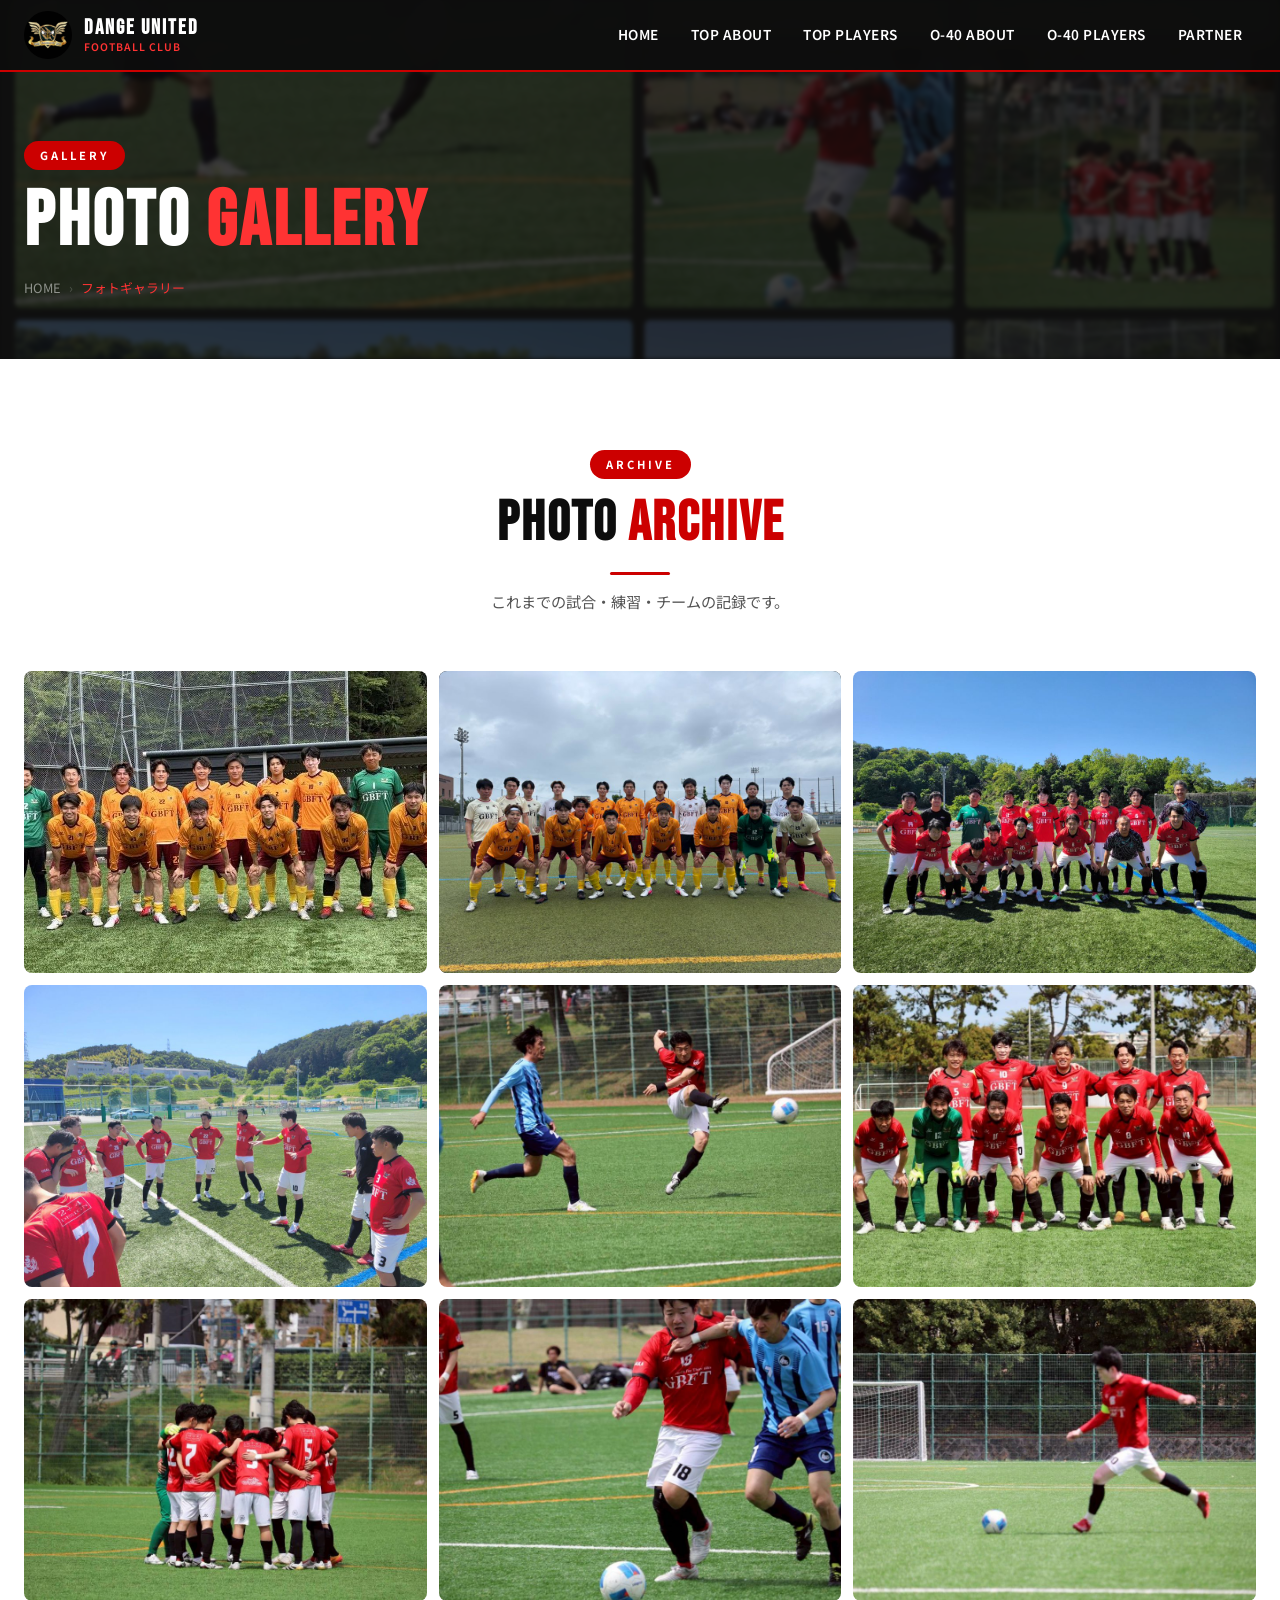
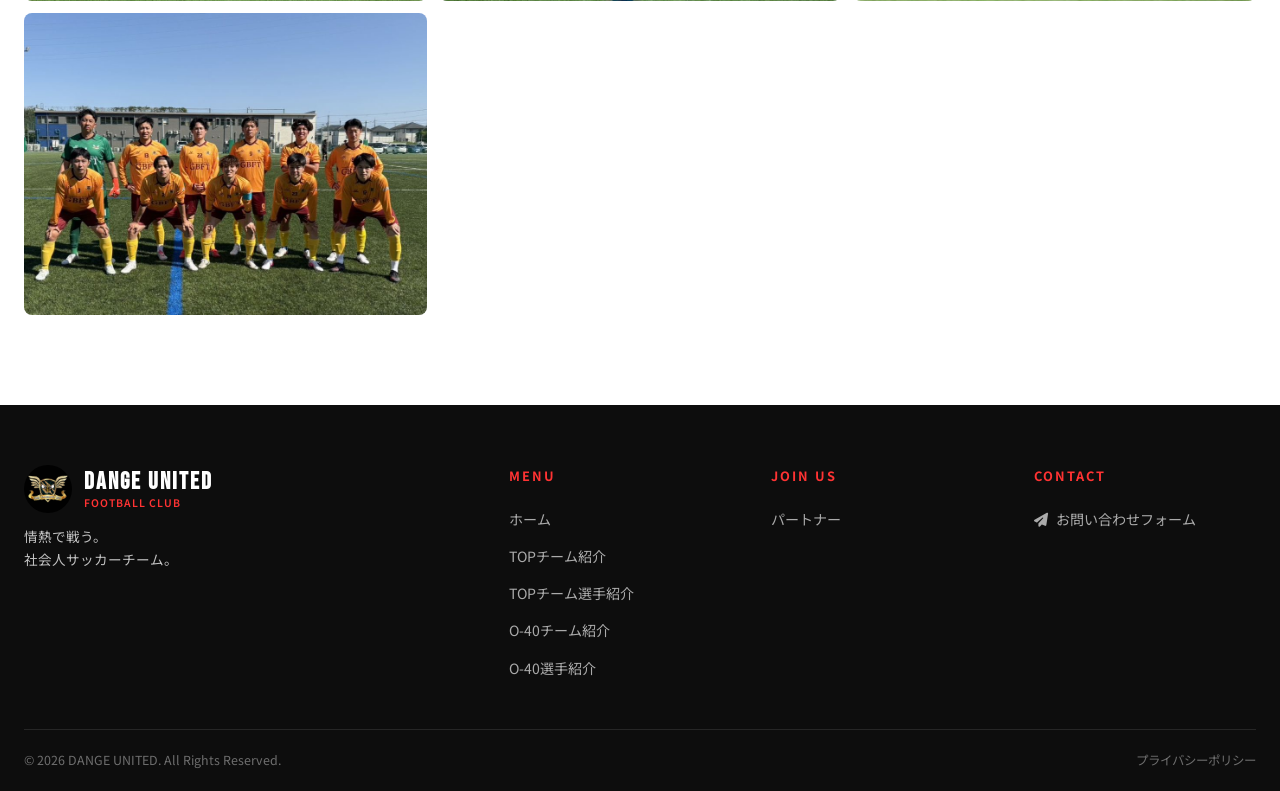
==== gallery.html @ 7ca2a339 "Add files via upload" ====
<!DOCTYPE html>
<html lang="ja">
<head>
  <meta charset="UTF-8">
  <meta name="viewport" content="width=device-width, initial-scale=1.0">
  <title>フォトギャラリー | DANGE UNITED</title>
  <meta name="description" content="DANGE UNITED フォトギャラリー。試合・練習・チームの様子をご覧ください。">
  <link rel="preconnect" href="https://fonts.googleapis.com">
  <link href="https://fonts.googleapis.com/css2?family=Bebas+Neue&family=Noto+Sans+JP:wght@400;500;600;700;800&display=swap" rel="stylesheet">
  <link rel="stylesheet" href="https://cdn.jsdelivr.net/npm/@fortawesome/fontawesome-free@6.4.0/css/all.min.css">
  <link rel="stylesheet" href="css/style.css">
  <style>
    .gallery-grid {
      display: grid;
      grid-template-columns: repeat(3, 1fr);
      gap: 12px;
    }
    .gallery-item {
      border-radius: 8px;
      overflow: hidden;
      aspect-ratio: 4/3;
      cursor: pointer;
      transition: transform 0.3s, box-shadow 0.3s;
    }
    .gallery-item:hover {
      transform: scale(1.02);
      box-shadow: 0 8px 24px rgba(0,0,0,0.2);
    }
    .gallery-item img {
      width: 100%;
      height: 100%;
      object-fit: cover;
      display: block;
    }
    /* ライトボックス */
    .lightbox {
      display: none;
      position: fixed;
      inset: 0;
      background: rgba(0,0,0,0.92);
      z-index: 9999;
      align-items: center;
      justify-content: center;
    }
    .lightbox.active {
      display: flex;
    }
    .lightbox img {
      max-width: 90vw;
      max-height: 90vh;
      object-fit: contain;
      border-radius: 6px;
    }
    .lightbox-close {
      position: absolute;
      top: 20px;
      right: 28px;
      font-size: 2.5rem;
      color: #fff;
      cursor: pointer;
      line-height: 1;
    }
    .lightbox-prev, .lightbox-next {
      position: absolute;
      top: 50%;
      transform: translateY(-50%);
      font-size: 2rem;
      color: #fff;
      cursor: pointer;
      background: rgba(255,255,255,0.1);
      border: none;
      padding: 12px 18px;
      border-radius: 6px;
      transition: background 0.2s;
    }
    .lightbox-prev { left: 16px; }
    .lightbox-next { right: 16px; }
    .lightbox-prev:hover, .lightbox-next:hover { background: rgba(255,255,255,0.25); }

    @media (max-width: 640px) {
      .gallery-grid { grid-template-columns: repeat(2, 1fr); gap: 8px; }
    }
  </style>
</head>
<body>

<header id="header">
  <div class="header-inner">
    <a href="index.html" class="logo">
      <div class="logo-icon"><img src="images/emblem.png" alt="DANGE UNITED エンブレム"></div>
      <div class="logo-text">
        <span class="logo-name">DANGE UNITED</span>
        <span class="logo-sub">Football Club</span>
      </div>
    </a>
    <nav class="nav-pc">
      <a href="index.html">HOME</a>
      <a href="topteam-about.html">TOP ABOUT</a>
      <a href="topteam-players.html">TOP PLAYERS</a>
      <a href="about.html">O-40 ABOUT</a>
      <a href="players.html">O-40 PLAYERS</a>
      <a href="sponsor.html">PARTNER</a>
    </nav>
    <button class="hamburger" aria-label="メニューを開く"><span></span><span></span><span></span></button>
  </div>
</header>
<nav class="nav-mobile">
  <a href="index.html"><i class="fas fa-home"></i> HOME</a>
  <a href="topteam-about.html"><i class="fas fa-shield-alt"></i> TOP ABOUT</a>
  <a href="topteam-players.html"><i class="fas fa-futbol"></i> TOP TEAM PLAYERS</a>
  <a href="about.html"><i class="fas fa-users"></i> O-40 ABOUT</a>
  <a href="players.html"><i class="fas fa-user"></i> O-40 PLAYERS</a>
  <a href="sponsor.html"><i class="fas fa-handshake"></i> PARTNER パートナー</a>
  <a href="contact.html"><i class="fas fa-envelope"></i> CONTACT お問い合わせ</a>
</nav>

<div class="page-header">
  <div class="page-header-bg" style="background-image:url('images/photo-new1.jpg');"></div>
  <div class="page-header-inner">
    <span class="page-header-tag">GALLERY</span>
    <h1 class="page-header-title">PHOTO <span>GALLERY</span></h1>
    <nav class="breadcrumb">
      <a href="index.html">HOME</a>
      <span class="sep">›</span>
      <span class="current">フォトギャラリー</span>
    </nav>
  </div>
</div>

<section class="section">
  <div class="section-inner">

    <!-- フォトアーカイブ -->
    <div class="section-header fade-in">
      <span class="section-tag">ARCHIVE</span>
      <h2 class="section-title">PHOTO <span>ARCHIVE</span></h2>
      <div class="divider"></div>
      <p class="section-desc">これまでの試合・練習・チームの記録です。</p>
    </div>
    <div class="gallery-grid fade-in">
      <div class="gallery-item" onclick="openLightbox(0)">
        <img src="images/photo-top4.jpg" alt="TOPチーム集合写真">
      </div>
      <div class="gallery-item" onclick="openLightbox(1)">
        <img src="images/photo-new4.jpg" alt="チーム集合写真 2026" style="object-fit:contain; background:#111;">
      </div>
      <div class="gallery-item" onclick="openLightbox(2)">
        <img src="images/photo-top2.jpg" alt="チーム集合写真">
      </div>
      <div class="gallery-item" onclick="openLightbox(3)">
        <img src="images/photo-top1.jpg" alt="試合前ミーティング">
      </div>
      <div class="gallery-item" onclick="openLightbox(4)">
        <img src="images/photo7.jpg" alt="試合の様子">
      </div>
      <div class="gallery-item" onclick="openLightbox(5)">
        <img src="images/photo6.jpg" alt="チーム写真">
      </div>
      <div class="gallery-item" onclick="openLightbox(6)">
        <img src="images/photo5.jpg" alt="チーム練習">
      </div>
      <div class="gallery-item" onclick="openLightbox(7)">
        <img src="images/photo3.jpg" alt="試合アクション">
      </div>
      <div class="gallery-item" onclick="openLightbox(8)">
        <img src="images/photo1.jpg" alt="トレーニングの様子">
      </div>
      <div class="gallery-item" onclick="openLightbox(9)">
        <img src="images/photo-top3.jpg" alt="O-40チーム集合写真" style="object-position:center center;">
      </div>
    </div>

  </div>
</section>

<footer id="footer">
  <div class="footer-inner">
    <div class="footer-top">
      <div class="footer-logo-area">
        <div class="logo">
          <div class="logo-icon"><img src="images/emblem.png" alt="DANGE UNITED エンブレム"></div>
          <div class="logo-text"><span class="logo-name">DANGE UNITED</span><span class="logo-sub">Football Club</span></div>
        </div>
        <p class="footer-tagline">情熱で戦う。<br>社会人サッカーチーム。</p>
      </div>
      <div><p class="footer-col-title">MENU</p><ul class="footer-links"><li><a href="index.html">ホーム</a></li><li><a href="topteam-about.html">TOPチーム紹介</a></li><li><a href="topteam-players.html">TOPチーム選手紹介</a></li><li><a href="about.html">O-40チーム紹介</a></li><li><a href="players.html">O-40選手紹介</a></li></ul></div>
      <div><p class="footer-col-title">JOIN US</p><ul class="footer-links"><li><a href="sponsor.html">パートナー</a></li></ul></div>
      <div><p class="footer-col-title">CONTACT</p><ul class="footer-links"><li><a href="https://forms.gle/4TWmZNjqBxyBbL576" target="_blank" rel="noopener"><i class="fas fa-paper-plane" style="width:16px; margin-right:6px;"></i>お問い合わせフォーム</a></li></ul></div>
    </div>
    <div class="footer-bottom"><p>&copy; 2026 DANGE UNITED. All Rights Reserved.</p><div style="display:flex; gap:16px;"><a href="#">プライバシーポリシー</a></div></div>
  </div>
</footer>

<!-- ライトボックス -->
<div class="lightbox" id="lightbox" onclick="closeLightbox(event)">
  <span class="lightbox-close" onclick="closeLightbox()">&times;</span>
  <button class="lightbox-prev" onclick="changePhoto(-1); event.stopPropagation();">&#8249;</button>
  <img id="lightboxImg" src="" alt="">
  <button class="lightbox-next" onclick="changePhoto(1); event.stopPropagation();">&#8250;</button>
</div>

<script src="js/main.js"></script>
<script>
  const photos = [
    { src: "images/photo-new4.jpg",  alt: "チーム集合写真 2026" },
    { src: "images/photo-top4.jpg",  alt: "TOPチーム集合写真" },
    { src: "images/photo-top3.jpg",  alt: "O-40チーム集合写真" },
    { src: "images/photo-top2.jpg",  alt: "チーム集合写真" },
    { src: "images/photo-top1.jpg",  alt: "試合前ミーティング" },
    { src: "images/photo7.jpg",      alt: "試合の様子" },
    { src: "images/photo6.jpg",      alt: "チーム写真" },
    { src: "images/photo5.jpg",      alt: "チーム練習" },
    { src: "images/photo3.jpg",      alt: "試合アクション" },
    { src: "images/photo1.jpg",      alt: "トレーニングの様子" },
    { src: "images/photo-top3.jpg",  alt: "O-40チーム集合写真" },
  ];

  let currentIndex = 0;

  function openLightbox(index) {
    currentIndex = index;
    document.getElementById('lightboxImg').src = photos[index].src;
    document.getElementById('lightboxImg').alt = photos[index].alt;
    document.getElementById('lightbox').classList.add('active');
    document.body.style.overflow = 'hidden';
  }

  function closeLightbox(e) {
    if (!e || e.target === document.getElementById('lightbox') || e.target.classList.contains('lightbox-close')) {
      document.getElementById('lightbox').classList.remove('active');
      document.body.style.overflow = '';
    }
  }

  function changePhoto(dir) {
    currentIndex = (currentIndex + dir + photos.length) % photos.length;
    document.getElementById('lightboxImg').src = photos[currentIndex].src;
    document.getElementById('lightboxImg').alt = photos[currentIndex].alt;
  }

  document.addEventListener('keydown', (e) => {
    if (document.getElementById('lightbox').classList.contains('active')) {
      if (e.key === 'ArrowLeft') changePhoto(-1);
      if (e.key === 'ArrowRight') changePhoto(1);
      if (e.key === 'Escape') closeLightbox({ target: document.getElementById('lightbox') });
    }
  });
</script>
</body>
</html>
---- css/style.css ----
/* =============================================
   Dange United O-40 - メインスタイルシート
   チームカラー: 赤 (#CC0000) / 白 (#FFFFFF)
   ============================================= */

/* ---- リセット & ベース ---- */
*, *::before, *::after {
  box-sizing: border-box;
  margin: 0;
  padding: 0;
}

:root {
  --red: #CC0000;
  --red-dark: #990000;
  --red-light: #FF3333;
  --white: #FFFFFF;
  --black: #0D0D0D;
  --gray-dark: #1A1A1A;
  --gray-mid: #333333;
  --gray-light: #F5F5F5;
  --gray-border: #E0E0E0;
  --font-main: 'Noto Sans JP', 'Roboto', 'Helvetica Neue', Arial, sans-serif;
  --font-en: 'Bebas Neue', 'Impact', 'Arial Black', sans-serif;
  --transition: 0.3s ease;
  --shadow: 0 4px 20px rgba(0,0,0,0.15);
  --shadow-lg: 0 8px 40px rgba(0,0,0,0.25);
}

html {
  scroll-behavior: smooth;
}

body {
  font-family: var(--font-main);
  color: var(--black);
  background: var(--white);
  line-height: 1.7;
  overflow-x: hidden;
}

a {
  color: inherit;
  text-decoration: none;
  transition: var(--transition);
}

img {
  max-width: 100%;
  height: auto;
  display: block;
}

ul { list-style: none; }

/* =============================================
   ヘッダー / ナビゲーション
   ============================================= */
#header {
  position: fixed;
  top: 0;
  left: 0;
  width: 100%;
  z-index: 1000;
  background: rgba(13, 13, 13, 0.95);
  backdrop-filter: blur(8px);
  border-bottom: 2px solid var(--red);
  transition: var(--transition);
}

#header.scrolled {
  box-shadow: 0 2px 20px rgba(204,0,0,0.4);
}

.header-inner {
  display: flex;
  align-items: center;
  justify-content: space-between;
  max-width: 1280px;
  margin: 0 auto;
  padding: 0 24px;
  height: 70px;
}

/* ロゴ */
.logo {
  display: flex;
  align-items: center;
  gap: 12px;
}

.logo-icon {
  width: 48px;
  height: 48px;
  border-radius: 50%;
  display: flex;
  align-items: center;
  justify-content: center;
  flex-shrink: 0;
  overflow: hidden;
  background: var(--black);
}

.logo-icon img {
  width: 100%;
  height: 100%;
  object-fit: cover;
}

.logo-text {
  display: flex;
  flex-direction: column;
  line-height: 1.2;
}

.logo-name {
  font-family: var(--font-en);
  font-size: 1.3rem;
  letter-spacing: 2px;
  color: var(--white);
  font-weight: 700;
}

.logo-sub {
  font-size: 0.65rem;
  color: var(--red-light);
  letter-spacing: 1px;
  text-transform: uppercase;
  font-weight: 600;
}

/* PCナビ */
.nav-pc {
  display: flex;
  align-items: center;
  gap: 4px;
}

.nav-pc a {
  color: var(--white);
  font-size: 0.85rem;
  font-weight: 600;
  padding: 8px 14px;
  border-radius: 4px;
  letter-spacing: 0.5px;
  white-space: nowrap;
}

.nav-pc a:hover {
  color: var(--red-light);
  background: rgba(204,0,0,0.15);
}

.nav-cta {
  background: var(--red) !important;
  border-radius: 25px !important;
  padding: 8px 20px !important;
  color: var(--white) !important;
}

.nav-cta:hover {
  background: var(--red-dark) !important;
  transform: translateY(-1px);
  box-shadow: 0 4px 12px rgba(204,0,0,0.4);
}

/* ハンバーガー */
.hamburger {
  display: none;
  flex-direction: column;
  gap: 5px;
  cursor: pointer;
  background: none;
  border: none;
  padding: 8px;
}

.hamburger span {
  display: block;
  width: 26px;
  height: 2px;
  background: var(--white);
  border-radius: 2px;
  transition: var(--transition);
}

.hamburger.open span:nth-child(1) {
  transform: translateY(7px) rotate(45deg);
}
.hamburger.open span:nth-child(2) {
  opacity: 0;
}
.hamburger.open span:nth-child(3) {
  transform: translateY(-7px) rotate(-45deg);
}

/* スマホメニュー */
.nav-mobile {
  display: none;
  position: fixed;
  top: 70px;
  left: 0;
  width: 100%;
  background: var(--gray-dark);
  border-top: 1px solid var(--red);
  z-index: 999;
  padding: 16px 0;
  max-height: calc(100vh - 70px);
  overflow-y: auto;
}

.nav-mobile.open {
  display: block;
}

.nav-mobile a {
  display: block;
  color: var(--white);
  padding: 14px 28px;
  font-weight: 600;
  border-bottom: 1px solid rgba(255,255,255,0.08);
  font-size: 1rem;
}

.nav-mobile a:hover {
  background: rgba(204,0,0,0.2);
  color: var(--red-light);
  padding-left: 36px;
}

/* =============================================
   ヒーローセクション
   ============================================= */
.hero {
  position: relative;
  min-height: 100vh;
  display: flex;
  align-items: center;
  overflow: hidden;
  background: var(--black);
}

.hero-bg {
  position: absolute;
  inset: 0;
  background-image: url('../images/hero-main.jpg');
  background-size: cover;
  background-position: center 30%;
  filter: brightness(0.4);
  transform: scale(1.05);
  animation: heroZoom 20s ease-in-out infinite alternate;
}

@keyframes heroZoom {
  from { transform: scale(1.05); }
  to   { transform: scale(1.12); }
}

.hero-overlay {
  position: absolute;
  inset: 0;
  background: linear-gradient(135deg, rgba(204,0,0,0.3) 0%, rgba(0,0,0,0.5) 100%);
}

.hero-content {
  position: relative;
  z-index: 2;
  max-width: 1280px;
  margin: 0 auto;
  padding: 120px 24px 80px;
  width: 100%;
}

.hero-badge {
  display: inline-block;
  background: var(--red);
  color: var(--white);
  font-size: 0.75rem;
  font-weight: 700;
  letter-spacing: 3px;
  text-transform: uppercase;
  padding: 6px 18px;
  border-radius: 20px;
  margin-bottom: 20px;
  animation: fadeInUp 0.8s ease both;
}

.hero-title {
  font-family: var(--font-en);
  font-size: clamp(3rem, 8vw, 7rem);
  color: var(--white);
  line-height: 0.95;
  letter-spacing: 3px;
  margin-bottom: 16px;
  animation: fadeInUp 0.8s 0.1s ease both;
}

.hero-title span {
  color: var(--red-light);
  display: block;
}

.hero-subtitle {
  font-size: clamp(0.95rem, 2vw, 1.2rem);
  color: rgba(255,255,255,0.85);
  margin-bottom: 12px;
  font-weight: 500;
  animation: fadeInUp 0.8s 0.2s ease both;
}

.hero-desc {
  font-size: clamp(0.85rem, 1.5vw, 1rem);
  color: rgba(255,255,255,0.65);
  max-width: 520px;
  margin-bottom: 40px;
  animation: fadeInUp 0.8s 0.3s ease both;
}

/* Hero Team Cards */
.hero-team-cards {
  display: flex;
  gap: 16px;
  margin-bottom: 32px;
  animation: fadeInUp 0.8s 0.3s ease both;
  flex-wrap: wrap;
}

.hero-team-card {
  display: flex;
  flex-direction: column;
  gap: 8px;
  background: rgba(255,255,255,0.08);
  border: 2px solid rgba(255,255,255,0.3);
  border-radius: 12px;
  padding: 18px 22px;
  min-width: 200px;
  flex: 1;
  text-decoration: none;
  transition: background 0.3s, border-color 0.3s, transform 0.3s;
  cursor: pointer;
}

.hero-team-card:hover {
  background: rgba(204,0,0,0.25);
  border-color: var(--red);
  transform: translateY(-4px);
}

.hero-team-card.card-o40 {
  border-color: rgba(255,255,255,0.5);
}

.hero-team-card.card-o40:hover {
  background: rgba(204,0,0,0.25);
  border-color: var(--red);
}

.hero-team-label {
  font-family: var(--font-en);
  font-size: 1.4rem;
  color: #fff;
  letter-spacing: 0.08em;
  font-weight: 700;
}

.hero-team-card.card-o40 .hero-team-label {
  color: #fff;
}

.hero-team-desc {
  font-size: 0.78rem;
  color: #fff !important;
  line-height: 1.6;
}

.hero-team-label {
  color: #fff !important;
}

.hero-team-card,
.hero-team-card:visited,
.hero-team-card:hover {
  color: #fff !important;
}

.hero-team-link {
  font-size: 0.78rem;
  color: var(--red-light);
  font-weight: 600;
  margin-top: 4px;
}

.hero-btns {
  display: flex;
  gap: 16px;
  flex-wrap: wrap;
  animation: fadeInUp 0.8s 0.4s ease both;
}

.hero-stats {
  display: flex;
  gap: 40px;
  margin-top: 60px;
  flex-wrap: wrap;
  animation: fadeInUp 0.8s 0.5s ease both;
}

.hero-stat {
  text-align: center;
}

.hero-stat .num {
  font-family: var(--font-en);
  font-size: 2.8rem;
  color: var(--red-light);
  line-height: 1;
  font-weight: 700;
}

.hero-stat .label {
  font-size: 0.75rem;
  color: rgba(255,255,255,0.7);
  letter-spacing: 1px;
  margin-top: 4px;
}

.scroll-indicator {
  position: absolute;
  bottom: 32px;
  left: 50%;
  transform: translateX(-50%);
  display: flex;
  flex-direction: column;
  align-items: center;
  gap: 8px;
  color: rgba(255,255,255,0.5);
  font-size: 0.7rem;
  letter-spacing: 2px;
  text-transform: uppercase;
  animation: bounce 2s ease-in-out infinite;
}

.scroll-indicator::after {
  content: '';
  display: block;
  width: 1px;
  height: 40px;
  background: linear-gradient(to bottom, rgba(255,255,255,0.5), transparent);
}

@keyframes bounce {
  0%, 100% { transform: translateX(-50%) translateY(0); }
  50%       { transform: translateX(-50%) translateY(8px); }
}

@keyframes fadeInUp {
  from { opacity: 0; transform: translateY(30px); }
  to   { opacity: 1; transform: translateY(0); }
}

/* =============================================
   共通ボタン
   ============================================= */
.btn {
  display: inline-flex;
  align-items: center;
  gap: 8px;
  padding: 14px 32px;
  border-radius: 4px;
  font-weight: 700;
  font-size: 0.9rem;
  letter-spacing: 1px;
  cursor: pointer;
  border: none;
  transition: var(--transition);
  white-space: nowrap;
}

.btn-primary {
  background: var(--red);
  color: var(--white);
}

.btn-primary:hover {
  background: var(--red-dark);
  transform: translateY(-2px);
  box-shadow: 0 6px 20px rgba(204,0,0,0.45);
}

.btn-outline {
  background: var(--red);
  color: var(--white);
  border: 2px solid var(--red);
}

.btn-outline:hover {
  background: transparent;
  color: var(--white);
  border-color: var(--white);
  transform: translateY(-2px);
}

.btn-white {
  background: var(--white);
  color: var(--red);
}

.btn-white:hover {
  background: var(--gray-light);
  transform: translateY(-2px);
  box-shadow: var(--shadow);
}

/* =============================================
   共通セクション
   ============================================= */
.section {
  padding: 90px 24px;
}

.section-inner {
  max-width: 1280px;
  margin: 0 auto;
}

.section-header {
  text-align: center;
  margin-bottom: 56px;
}

.section-tag {
  display: inline-block;
  background: var(--red);
  color: var(--white);
  font-size: 0.7rem;
  font-weight: 700;
  letter-spacing: 3px;
  text-transform: uppercase;
  padding: 5px 16px;
  border-radius: 20px;
  margin-bottom: 14px;
}

.section-title {
  font-family: var(--font-en);
  font-size: clamp(2rem, 5vw, 3.5rem);
  letter-spacing: 2px;
  color: var(--black);
  line-height: 1.1;
}

.section-title span {
  color: var(--red);
}

.section-desc {
  margin-top: 14px;
  color: #555;
  font-size: 0.95rem;
  max-width: 540px;
  margin-left: auto;
  margin-right: auto;
}

.divider {
  width: 60px;
  height: 3px;
  background: var(--red);
  margin: 18px auto 0;
  border-radius: 2px;
}

/* =============================================
   お知らせバー
   ============================================= */
.news-ticker {
  background: var(--red);
  color: var(--white);
  padding: 10px 0;
  overflow: hidden;
}

.ticker-inner {
  display: flex;
  align-items: center;
  max-width: 1280px;
  margin: 0 auto;
  padding: 0 24px;
  gap: 20px;
}

.ticker-label {
  background: var(--white);
  color: var(--red);
  font-size: 0.7rem;
  font-weight: 800;
  letter-spacing: 2px;
  padding: 3px 12px;
  border-radius: 3px;
  white-space: nowrap;
  flex-shrink: 0;
}

.ticker-track {
  overflow: hidden;
  flex: 1;
}

.ticker-list {
  display: flex;
  gap: 60px;
  animation: ticker 30s linear infinite;
  white-space: nowrap;
}

.ticker-list:hover {
  animation-play-state: paused;
}

.ticker-item {
  font-size: 0.85rem;
  font-weight: 500;
}

.ticker-item a {
  color: var(--white);
}

.ticker-item a:hover {
  opacity: 0.8;
}

@keyframes ticker {
  from { transform: translateX(0); }
  to   { transform: translateX(-50%); }
}

/* =============================================
   最新ニュースセクション (トップページ)
   ============================================= */
.news-grid {
  display: grid;
  grid-template-columns: repeat(3, 1fr);
  gap: 24px;
}

.news-card {
  background: var(--white);
  border-radius: 8px;
  overflow: hidden;
  box-shadow: var(--shadow);
  transition: var(--transition);
  border: 1px solid var(--gray-border);
}

.news-card:hover {
  transform: translateY(-5px);
  box-shadow: var(--shadow-lg);
  border-color: var(--red);
}

.news-card-img {
  width: 100%;
  height: 200px;
  object-fit: cover;
}

.news-card-img-placeholder {
  width: 100%;
  height: 200px;
  background: linear-gradient(135deg, var(--red-dark) 0%, var(--gray-dark) 100%);
  display: flex;
  align-items: center;
  justify-content: center;
  font-size: 3rem;
}

.news-card-body {
  padding: 20px;
}

.news-card-meta {
  display: flex;
  gap: 10px;
  align-items: center;
  margin-bottom: 10px;
}

.news-tag {
  font-size: 0.68rem;
  font-weight: 700;
  letter-spacing: 1px;
  padding: 3px 10px;
  border-radius: 3px;
  background: var(--red);
  color: var(--white);
}

.news-tag.match   { background: #0066CC; }
.news-tag.recruit { background: #009933; }
.news-tag.sponsor { background: #FF9900; color: var(--black); }
.news-tag.info    { background: #666; }

.news-date {
  font-size: 0.78rem;
  color: #888;
}

.news-card-title {
  font-size: 0.95rem;
  font-weight: 700;
  line-height: 1.5;
  color: var(--black);
}

.news-card:hover .news-card-title {
  color: var(--red);
}

/* =============================================
   試合スコアカード
   ============================================= */
.match-result-card {
  background: var(--black);
  color: var(--white);
  border-radius: 8px;
  overflow: hidden;
  box-shadow: var(--shadow);
}

/* TOPチーム用 黄色テーマ */
.match-result-card.top-team .match-result-header {
  background: #F5C400;
  color: #1a1a1a;
}
.match-result-card.top-team .match-result-header .result-badge {
  background: #1a1a1a;
  color: #F5C400;
}
.match-result-card.top-team .match-team-name.us {
  color: #F5C400;
}
.match-result-card.top-team .match-score.us {
  color: #F5C400;
}

.match-result-header {
  background: var(--red);
  padding: 10px 20px;
  display: flex;
  align-items: center;
  justify-content: space-between;
  font-size: 0.8rem;
  font-weight: 700;
  letter-spacing: 1px;
}

.match-result-body {
  padding: 24px;
  display: flex;
  align-items: center;
  justify-content: space-between;
  gap: 16px;
}

.match-team {
  text-align: center;
  flex: 1;
}

.match-team-name {
  font-size: 0.85rem;
  font-weight: 700;
  margin-bottom: 8px;
  color: rgba(255,255,255,0.8);
}

.match-team-name.us {
  color: var(--red-light);
  font-size: 1rem;
}

.match-score {
  font-family: var(--font-en);
  font-size: 3.5rem;
  font-weight: 700;
  line-height: 1;
}

.match-score.us { color: var(--red-light); }

.match-vs {
  font-family: var(--font-en);
  font-size: 1.5rem;
  color: rgba(255,255,255,0.4);
  flex-shrink: 0;
}

/* =============================================
   特徴カード (アバウトセクション)
   ============================================= */
.feature-grid {
  display: grid;
  grid-template-columns: repeat(3, 1fr);
  gap: 28px;
}

.feature-card {
  background: var(--gray-dark);
  color: var(--white);
  border-radius: 8px;
  padding: 36px 28px;
  text-align: center;
  border-bottom: 3px solid var(--red);
  transition: var(--transition);
}

.feature-card:hover {
  transform: translateY(-6px);
  background: #222;
  box-shadow: var(--shadow-lg);
}

.feature-icon {
  font-size: 3rem;
  margin-bottom: 18px;
  display: block;
}

.feature-title {
  font-size: 1.1rem;
  font-weight: 700;
  margin-bottom: 12px;
  color: var(--red-light);
}

.feature-desc {
  font-size: 0.88rem;
  color: rgba(255,255,255,0.7);
  line-height: 1.7;
}

/* =============================================
   チームフォトセクション
   ============================================= */
.photo-grid {
  display: grid;
  grid-template-columns: 2fr 1fr 1fr;
  grid-template-rows: 260px 260px 260px 260px;
  gap: 12px;
}

.photo-item {
  overflow: hidden;
  border-radius: 6px;
  position: relative;
}

.photo-item:first-child {
  grid-row: 1 / 3;
}

.photo-item img {
  width: 100%;
  height: 100%;
  object-fit: cover;
  transition: transform 0.5s ease;
}

.photo-item:hover img {
  transform: scale(1.06);
}

.photo-item-overlay {
  position: absolute;
  inset: 0;
  background: linear-gradient(to top, rgba(204,0,0,0.6) 0%, transparent 60%);
  opacity: 0;
  transition: var(--transition);
  display: flex;
  align-items: flex-end;
  padding: 16px;
}

.photo-item:hover .photo-item-overlay {
  opacity: 1;
}

.photo-item-overlay span {
  color: var(--white);
  font-size: 0.85rem;
  font-weight: 700;
}

/* =============================================
   赤背景セクション (CTA用)
   ============================================= */
.section-red {
  background: var(--red);
  color: var(--white);
}

.section-dark {
  background: var(--gray-dark);
  color: var(--white);
}

.section-red .section-title,
.section-dark .section-title {
  color: var(--white);
}

.section-red .divider {
  background: var(--white);
}

.section-dark .divider {
  background: var(--red);
}

/* =============================================
   スポンサーバナーセクション
   ============================================= */
.sponsor-grid {
  display: grid;
  grid-template-columns: repeat(4, 1fr);
  gap: 24px;
}

.sponsor-card {
  background: var(--white);
  border: 2px solid var(--gray-border);
  border-radius: 8px;
  padding: 24px;
  text-align: center;
  transition: var(--transition);
  aspect-ratio: 3/2;
  display: flex;
  align-items: center;
  justify-content: center;
  flex-direction: column;
  gap: 10px;
}

.sponsor-card:hover {
  border-color: var(--red);
  box-shadow: var(--shadow);
}

.sponsor-logo-placeholder {
  font-size: 2rem;
  color: #aaa;
}

.sponsor-name {
  font-size: 0.85rem;
  font-weight: 600;
  color: #555;
}

/* =============================================
   フッター
   ============================================= */
#footer {
  background: var(--black);
  color: rgba(255,255,255,0.75);
  padding: 60px 24px 0;
}

.footer-inner {
  max-width: 1280px;
  margin: 0 auto;
}

.footer-top {
  display: grid;
  grid-template-columns: 2fr 1fr 1fr 1fr;
  gap: 40px;
  padding-bottom: 48px;
  border-bottom: 1px solid rgba(255,255,255,0.1);
}

.footer-logo-area .logo-name {
  font-size: 1.5rem;
}

.footer-tagline {
  margin-top: 12px;
  font-size: 0.85rem;
  line-height: 1.7;
}

.footer-social {
  display: flex;
  gap: 12px;
  margin-top: 20px;
}

.social-btn {
  width: 38px;
  height: 38px;
  border-radius: 50%;
  border: 1px solid rgba(255,255,255,0.2);
  display: flex;
  align-items: center;
  justify-content: center;
  font-size: 1rem;
  transition: var(--transition);
}

.social-btn:hover {
  background: var(--red);
  border-color: var(--red);
  color: var(--white);
}

.footer-col-title {
  font-size: 0.8rem;
  font-weight: 700;
  letter-spacing: 2px;
  text-transform: uppercase;
  color: var(--red-light);
  margin-bottom: 18px;
}

.footer-links {
  display: flex;
  flex-direction: column;
  gap: 10px;
}

.footer-links a {
  font-size: 0.88rem;
  color: rgba(255,255,255,0.65);
  transition: var(--transition);
}

.footer-links a:hover {
  color: var(--white);
  padding-left: 6px;
}

.footer-bottom {
  padding: 20px 0;
  display: flex;
  align-items: center;
  justify-content: space-between;
  flex-wrap: wrap;
  gap: 12px;
  font-size: 0.78rem;
  color: rgba(255,255,255,0.4);
}

.footer-bottom a {
  color: rgba(255,255,255,0.4);
}

.footer-bottom a:hover {
  color: var(--red-light);
}

/* =============================================
   ページヘッダー (内部ページ共通)
   ============================================= */
.page-header {
  background: var(--black);
  padding: 140px 24px 60px;
  position: relative;
  overflow: hidden;
}

.page-header-bg {
  position: absolute;
  inset: 0;
  background-size: cover;
  background-position: center;
  opacity: 0.2;
  filter: blur(2px);
}

.page-header-inner {
  position: relative;
  z-index: 1;
  max-width: 1280px;
  margin: 0 auto;
}

.page-header-tag {
  display: inline-block;
  background: var(--red);
  color: var(--white);
  font-size: 0.7rem;
  font-weight: 700;
  letter-spacing: 3px;
  text-transform: uppercase;
  padding: 5px 16px;
  border-radius: 20px;
  margin-bottom: 14px;
}

.page-header-title {
  font-family: var(--font-en);
  font-size: clamp(2.5rem, 6vw, 5rem);
  color: var(--white);
  letter-spacing: 3px;
  line-height: 1;
}

.page-header-title span { color: var(--red-light); }

.breadcrumb {
  display: flex;
  gap: 8px;
  align-items: center;
  margin-top: 16px;
  font-size: 0.8rem;
  color: rgba(255,255,255,0.5);
}

.breadcrumb a {
  color: rgba(255,255,255,0.5);
}

.breadcrumb a:hover { color: var(--white); }
.breadcrumb .sep { opacity: 0.4; }
.breadcrumb .current { color: var(--red-light); }

/* =============================================
   選手カード
   ============================================= */
.player-grid {
  display: grid;
  grid-template-columns: repeat(4, 1fr);
  gap: 24px;
}

.player-card {
  background: var(--white);
  border-radius: 8px;
  overflow: hidden;
  box-shadow: var(--shadow);
  transition: var(--transition);
  border-top: 3px solid var(--red);
}

.player-card:hover {
  transform: translateY(-5px);
  box-shadow: var(--shadow-lg);
}

.player-photo {
  width: 100%;
  height: 200px;
  background: linear-gradient(135deg, var(--gray-dark) 0%, var(--gray-mid) 100%);
  display: flex;
  align-items: center;
  justify-content: center;
  font-size: 4rem;
  position: relative;
  overflow: hidden;
}

.player-number {
  position: absolute;
  top: 10px;
  left: 12px;
  font-family: var(--font-en);
  font-size: 2rem;
  color: rgba(255,255,255,0.2);
  font-weight: 700;
}

.player-info {
  padding: 16px;
}

.player-pos {
  font-size: 0.7rem;
  font-weight: 700;
  letter-spacing: 2px;
  color: var(--red);
  text-transform: uppercase;
  margin-bottom: 4px;
}

.player-name {
  font-size: 1rem;
  font-weight: 700;
  color: var(--black);
  margin-bottom: 2px;
}

.player-name-en {
  font-size: 0.78rem;
  color: #888;
  font-style: italic;
}

.player-stats {
  display: flex;
  gap: 12px;
  margin-top: 12px;
  padding-top: 12px;
  border-top: 1px solid var(--gray-border);
}

.player-stat-item {
  text-align: center;
  flex: 1;
}

.player-stat-val {
  font-family: var(--font-en);
  font-size: 1.4rem;
  color: var(--red);
  font-weight: 700;
  line-height: 1;
}

.player-stat-label {
  font-size: 0.65rem;
  color: #888;
  letter-spacing: 0.5px;
}

/* =============================================
   試合スケジュール テーブル
   ============================================= */
.schedule-table {
  width: 100%;
  border-collapse: collapse;
  font-size: 0.9rem;
}

.schedule-table th {
  background: var(--red);
  color: var(--white);
  padding: 14px 16px;
  text-align: left;
  font-size: 0.78rem;
  letter-spacing: 1px;
  font-weight: 700;
}

.schedule-table td {
  padding: 14px 16px;
  border-bottom: 1px solid var(--gray-border);
  vertical-align: middle;
}

.schedule-table tr:hover td {
  background: #FFF5F5;
}

.schedule-table tr.win td { background: #FFF5F5; }
.schedule-table tr.loss td { background: #F5F5F5; }
.schedule-table tr.draw td { background: #FFFFF5; }
.schedule-table tr.upcoming td { }

.result-badge {
  display: inline-block;
  font-size: 0.7rem;
  font-weight: 800;
  padding: 3px 10px;
  border-radius: 3px;
  letter-spacing: 1px;
}

.result-badge.W { background: var(--red); color: var(--white); }
.result-badge.L { background: #444; color: var(--white); }
.result-badge.D { background: #888; color: var(--white); }
.result-badge.upcoming { background: var(--gray-light); color: var(--black); border: 1px solid var(--gray-border); }

/* =============================================
   お問い合わせ フォーム
   ============================================= */
.contact-form {
  max-width: 680px;
  margin: 0 auto;
}

.form-group {
  margin-bottom: 24px;
}

.form-label {
  display: block;
  font-size: 0.88rem;
  font-weight: 700;
  margin-bottom: 8px;
  color: var(--black);
}

.form-label .required {
  color: var(--red);
  font-size: 0.75rem;
  margin-left: 6px;
}

.form-input,
.form-select,
.form-textarea {
  width: 100%;
  padding: 12px 16px;
  border: 2px solid var(--gray-border);
  border-radius: 4px;
  font-size: 0.9rem;
  font-family: var(--font-main);
  color: var(--black);
  background: var(--white);
  transition: var(--transition);
  appearance: none;
}

.form-input:focus,
.form-select:focus,
.form-textarea:focus {
  outline: none;
  border-color: var(--red);
  box-shadow: 0 0 0 3px rgba(204,0,0,0.12);
}

.form-textarea { min-height: 140px; resize: vertical; }

.form-select {
  background-image: url("data:image/svg+xml,%3Csvg xmlns='http://www.w3.org/2000/svg' width='12' height='8' viewBox='0 0 12 8'%3E%3Cpath d='M1 1l5 5 5-5' stroke='%23333' fill='none' stroke-width='2'/%3E%3C/svg%3E");
  background-repeat: no-repeat;
  background-position: right 14px center;
  padding-right: 40px;
  cursor: pointer;
}

.form-row {
  display: grid;
  grid-template-columns: 1fr 1fr;
  gap: 20px;
}

/* =============================================
   メンバー募集ページ
   ============================================= */
.recruit-steps {
  display: grid;
  grid-template-columns: repeat(4, 1fr);
  gap: 24px;
  counter-reset: step;
}

.recruit-step {
  text-align: center;
  padding: 32px 20px;
  background: var(--white);
  border-radius: 8px;
  box-shadow: var(--shadow);
  position: relative;
  counter-increment: step;
}

.recruit-step::before {
  content: counter(step);
  font-family: var(--font-en);
  font-size: 4rem;
  color: rgba(204,0,0,0.08);
  position: absolute;
  top: 10px;
  left: 50%;
  transform: translateX(-50%);
  line-height: 1;
  font-weight: 700;
}

.step-icon {
  font-size: 2.5rem;
  margin-bottom: 14px;
  position: relative;
  z-index: 1;
}

.step-title {
  font-size: 1rem;
  font-weight: 700;
  color: var(--red);
  margin-bottom: 8px;
}

.step-desc {
  font-size: 0.85rem;
  color: #555;
  line-height: 1.7;
}

/* =============================================
   FAQ
   ============================================= */
.faq-list {
  max-width: 800px;
  margin: 0 auto;
}

.faq-item {
  border: 1px solid var(--gray-border);
  border-radius: 6px;
  margin-bottom: 12px;
  overflow: hidden;
}

.faq-question {
  padding: 18px 24px;
  font-weight: 700;
  font-size: 0.95rem;
  cursor: pointer;
  display: flex;
  align-items: center;
  justify-content: space-between;
  gap: 16px;
  background: var(--white);
  transition: var(--transition);
  border: none;
  width: 100%;
  text-align: left;
  color: var(--black);
}

.faq-question::before {
  content: 'Q';
  display: inline-flex;
  align-items: center;
  justify-content: center;
  width: 28px;
  height: 28px;
  background: var(--red);
  color: var(--white);
  font-size: 0.8rem;
  font-weight: 700;
  border-radius: 50%;
  flex-shrink: 0;
}

.faq-question.open,
.faq-question:hover {
  background: #FFF5F5;
}

.faq-arrow {
  font-size: 0.9rem;
  transition: var(--transition);
  flex-shrink: 0;
  color: var(--red);
}

.faq-question.open .faq-arrow {
  transform: rotate(180deg);
}

.faq-answer {
  display: none;
  padding: 16px 24px 20px 24px;
  font-size: 0.9rem;
  color: #444;
  line-height: 1.8;
  border-top: 1px solid var(--gray-border);
  background: #FFF5F5;
}

.faq-answer.open {
  display: block;
}

/* =============================================
   スポンサー申し込みセクション
   ============================================= */
.sponsor-plan-grid {
  display: grid;
  grid-template-columns: repeat(3, 1fr);
  gap: 28px;
}

.sponsor-plan-card {
  border-radius: 10px;
  padding: 36px 28px;
  text-align: center;
  position: relative;
  border: 2px solid var(--gray-border);
  background: var(--white);
  transition: var(--transition);
}

.sponsor-plan-card:hover {
  border-color: var(--red);
  transform: translateY(-4px);
  box-shadow: var(--shadow-lg);
}

.sponsor-plan-card.featured {
  border-color: var(--red);
  background: var(--gray-dark);
  color: var(--white);
}

.sponsor-plan-badge {
  position: absolute;
  top: -12px;
  left: 50%;
  transform: translateX(-50%);
  background: var(--red);
  color: var(--white);
  font-size: 0.7rem;
  font-weight: 700;
  letter-spacing: 1px;
  padding: 4px 16px;
  border-radius: 20px;
  white-space: nowrap;
}

.plan-tier {
  font-size: 0.75rem;
  font-weight: 700;
  letter-spacing: 3px;
  text-transform: uppercase;
  color: var(--red);
  margin-bottom: 8px;
}

.plan-price {
  font-family: var(--font-en);
  font-size: 2.8rem;
  font-weight: 700;
  color: var(--black);
  line-height: 1;
}

.sponsor-plan-card.featured .plan-price {
  color: var(--red-light);
}

.plan-price-unit {
  font-size: 0.85rem;
  color: #888;
  margin-bottom: 24px;
}

.plan-features {
  text-align: left;
  margin-bottom: 28px;
}

.plan-features li {
  padding: 8px 0;
  border-bottom: 1px solid var(--gray-border);
  font-size: 0.88rem;
  display: flex;
  align-items: center;
  gap: 10px;
}

.sponsor-plan-card.featured .plan-features li {
  border-bottom-color: rgba(255,255,255,0.1);
  color: rgba(255,255,255,0.85);
}

.plan-features li::before {
  content: '✓';
  color: var(--red-light);
  font-weight: 700;
  flex-shrink: 0;
}

/* =============================================
   アニメーション (スクロール時)
   ============================================= */
.fade-in {
  opacity: 0;
  transform: translateY(24px);
  transition: opacity 0.6s ease, transform 0.6s ease;
}

.fade-in.visible {
  opacity: 1;
  transform: translateY(0);
}

/* HOME フォトグリッド */
.home-photo-grid {
  display: grid;
  grid-template-columns: repeat(4, 1fr);
  gap: 10px;
}

/* =============================================
   レスポンシブ
   ============================================= */
@media (max-width: 1024px) {
  .home-photo-grid { grid-template-columns: repeat(3, 1fr); }
  .news-grid { grid-template-columns: repeat(2, 1fr); }
  .feature-grid { grid-template-columns: repeat(2, 1fr); }
  .player-grid { grid-template-columns: repeat(3, 1fr); }
  .sponsor-grid { grid-template-columns: repeat(3, 1fr); }
  .footer-top { grid-template-columns: 1fr 1fr; gap: 32px; }
  .photo-grid {
    grid-template-columns: 1fr 1fr;
    grid-template-rows: auto;
  }
  .photo-item:first-child { grid-row: auto; }
  .recruit-steps { grid-template-columns: repeat(2, 1fr); }
  .sponsor-plan-grid { grid-template-columns: 1fr; max-width: 460px; margin: 0 auto; }
}

@media (max-width: 768px) {
  /* ニュースグリッド：スマホは1列 */
  .news-grid-responsive { grid-template-columns: 1fr !important; }

  .nav-pc { display: none; }
  .hamburger { display: flex; }

  .section { padding: 56px 16px; }

  .hero-stats { gap: 20px; }
  .hero-btns { flex-direction: column; align-items: flex-start; }
  .hero-team-cards { flex-direction: column; gap: 12px; }
  .hero-team-card { min-width: unset; padding: 14px 16px; }

  /* パートナーロゴ：スマホでは2列 */
  .partner-logo-grid { grid-template-columns: repeat(2,1fr) !important; }

  .news-grid { grid-template-columns: 1fr; }
  /* チームの特徴：スマホは1列に */
  .feature-grid { grid-template-columns: 1fr !important; }
  .player-grid { grid-template-columns: repeat(2, 1fr); }
  .sponsor-grid { grid-template-columns: repeat(2, 1fr); }
  .footer-top { grid-template-columns: 1fr; gap: 24px; }
  .form-row { grid-template-columns: 1fr; }
  .recruit-steps { grid-template-columns: 1fr; }

  /* HOME フォトギャラリー：スマホは2列横並び */
  .photo-grid {
    grid-template-columns: 1fr 1fr !important;
    grid-template-rows: 200px !important;
    gap: 8px;
  }
  .photo-grid .photo-item {
    grid-row: auto !important;
  }
  /* HOMEグリッド：スマホは2列 */
  .home-photo-grid {
    grid-template-columns: repeat(2, 1fr) !important;
    gap: 8px !important;
  }
  /* 過去試合結果ボタン：スマホは縦並び */
  .result-btn-grid {
    grid-template-columns: 1fr !important;
  }

  /* 試合結果カード：スマホは1列 */
  .match-grid-responsive { grid-template-columns: 1fr !important; }

  /* スケジュールテーブル：スマホ横スクロール */
  .schedule-table-wrap { overflow-x: auto; -webkit-overflow-scrolling: touch; }
  .schedule-table { font-size: 0.78rem; min-width: 560px; }
  .schedule-table th,
  .schedule-table td { padding: 10px 8px; }

  .page-header { padding: 100px 16px 40px; }

  /* 2カラムグリッド→1カラム */
  .grid-2col { grid-template-columns: 1fr !important; gap: 32px !important; }

  /* 3カラムグリッド→1カラム */
  .grid-3col { grid-template-columns: 1fr !important; }

  /* クラブ情報テーブル：スマホで文字詰め */
  .club-info-grid { grid-template-columns: 1fr !important; gap: 16px !important; }

  /* About 活動内容2列→1列 */
  .activity-grid { grid-template-columns: 1fr !important; }

  /* contact サイドバー非表示 */
  .contact-layout { grid-template-columns: 1fr !important; }
  .contact-sidebar { display: none; }

  /* フッターロゴエリアのSNSアイコン非表示 */
  .footer-social { display: none; }

  /* 試合スコアカード内フォントを小さく */
  .match-score { font-size: 2.8rem !important; }
  .match-team-name { font-size: 0.75rem !important; }

  /* ボタン幅を広げる */
  .btn { padding: 12px 24px; font-size: 0.85rem; }

  /* section-title サイズ調整 */
  .section-title { font-size: clamp(1.6rem, 6vw, 2.5rem); }
}

@media (max-width: 480px) {
  .player-grid { grid-template-columns: 1fr; }
  .sponsor-grid { grid-template-columns: 1fr; }
  .hero-stat .num { font-size: 2rem; }
  .match-result-body { padding: 16px 12px; gap: 8px; }
  .match-score { font-size: 2.4rem !important; }
  .partner-logo-grid { grid-template-columns: repeat(2,1fr) !important; }
  /* フッター下部を縦並び */
  .footer-bottom { flex-direction: column; align-items: flex-start; gap: 8px; }
  /* ページヘッダーさらに縮小 */
  .page-header { padding: 90px 16px 36px; }
  /* section余白を縮小 */
  .section { padding: 48px 14px; }
}
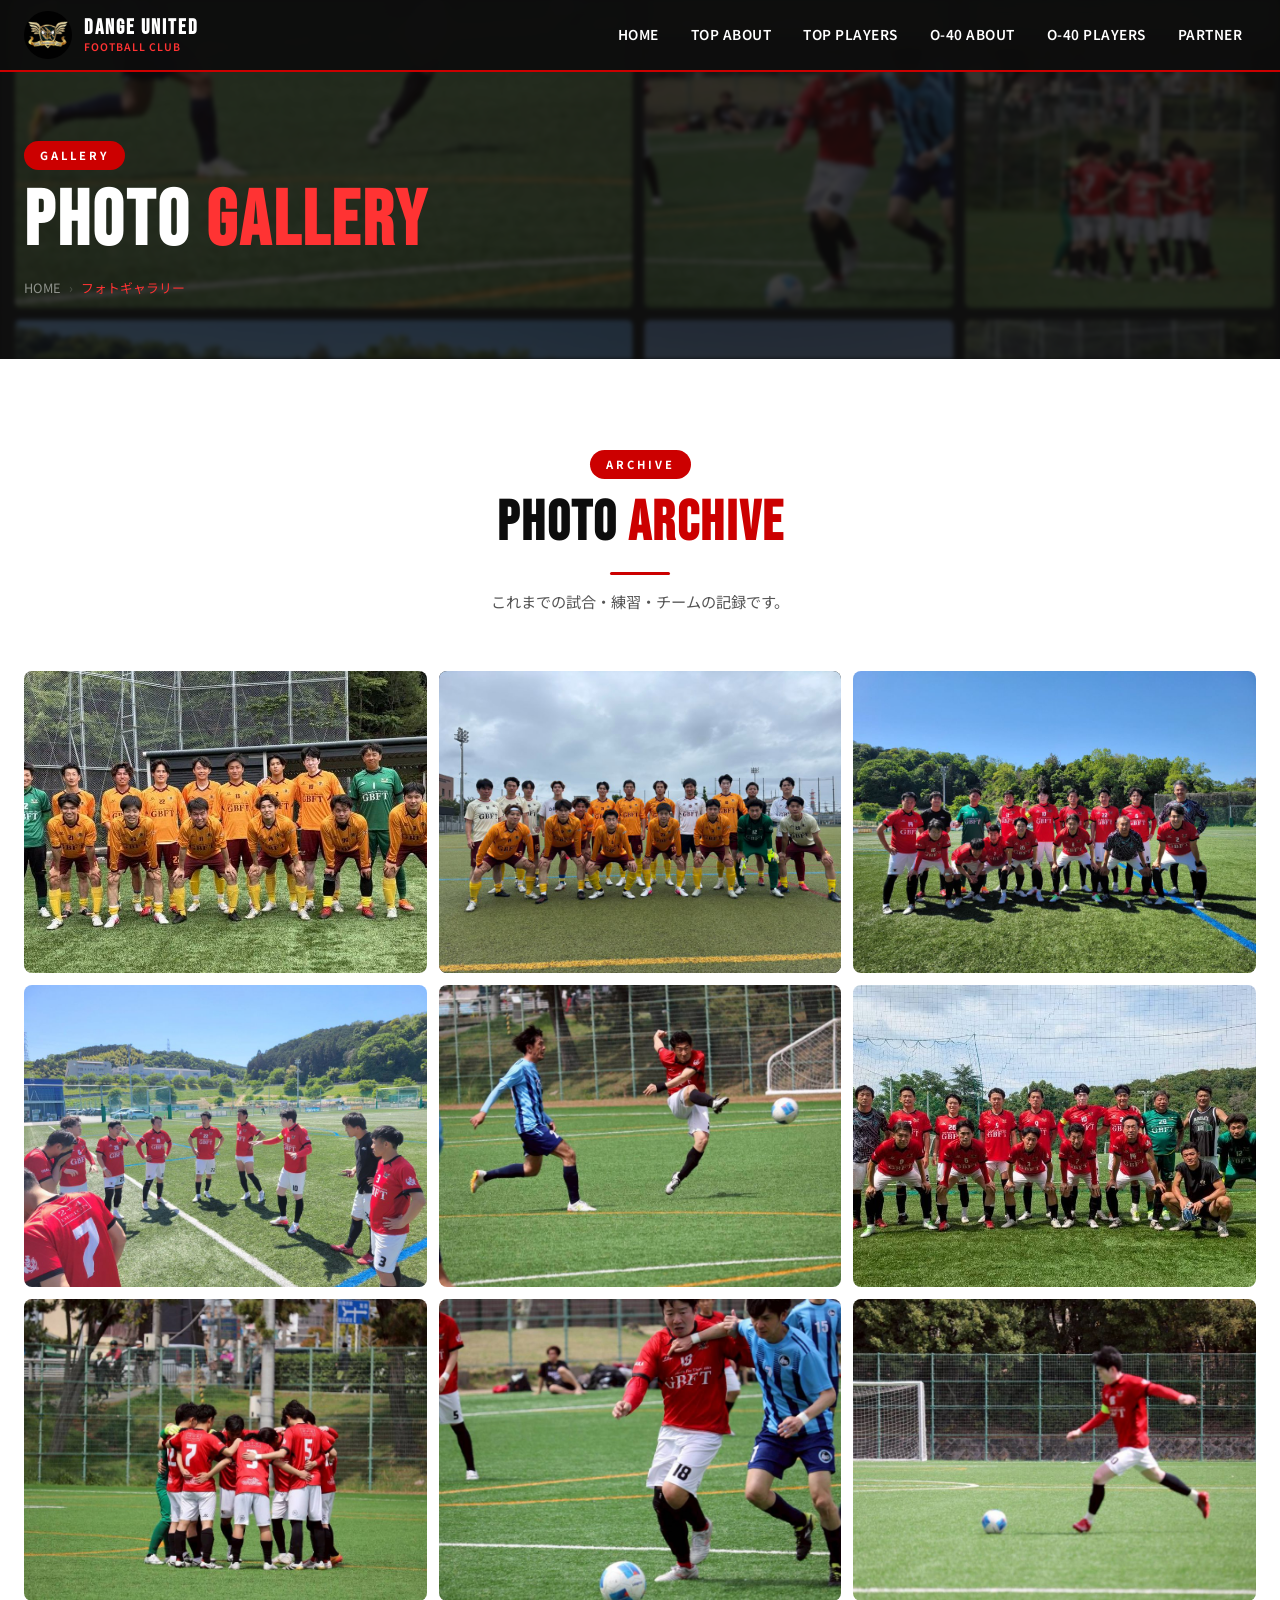
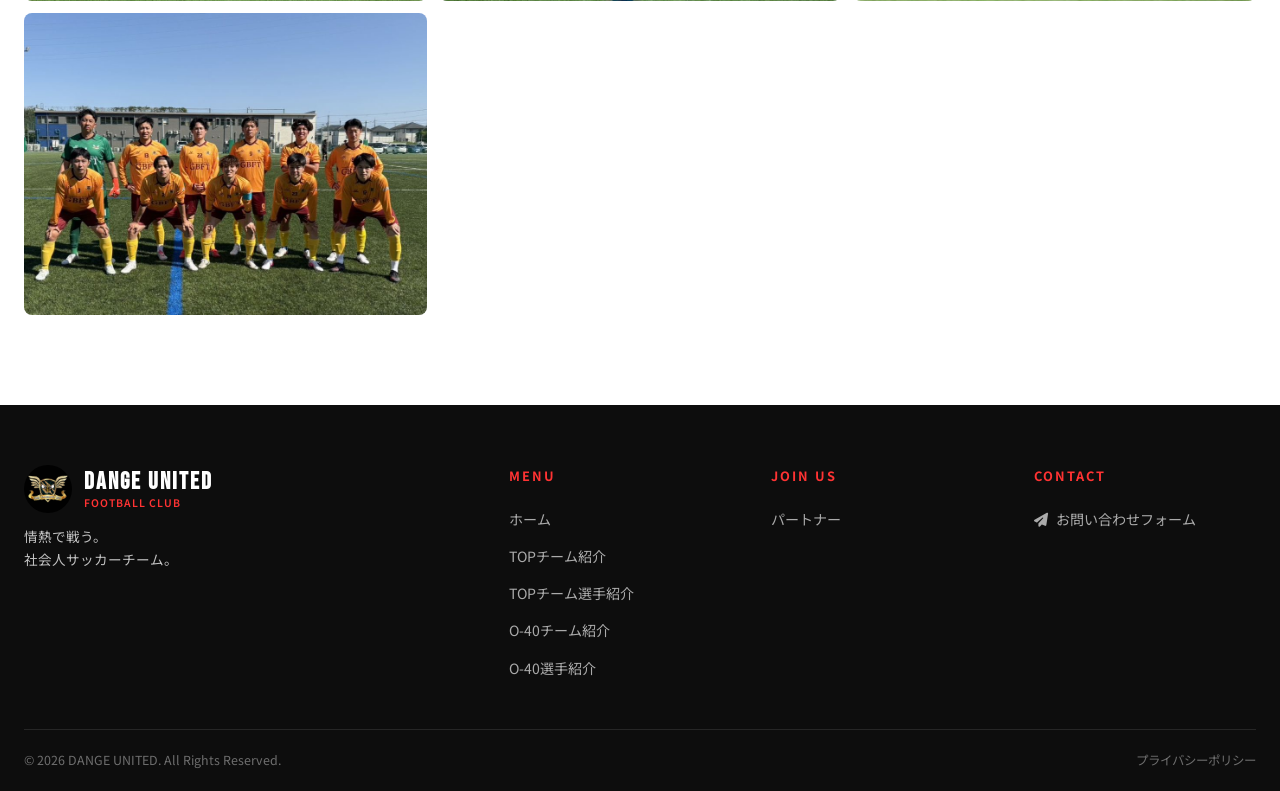
==== commit eb9214ad: "Add files via upload" ====
--- a/gallery.html
+++ b/gallery.html
@@ -154,7 +154,7 @@
         <img src="images/photo7.jpg" alt="試合の様子">
       </div>
       <div class="gallery-item" onclick="openLightbox(5)">
-        <img src="images/photo6.jpg" alt="チーム写真">
+        <img src="images/photo-new5.jpg" alt="O-40チーム集合写真 2026">
       </div>
       <div class="gallery-item" onclick="openLightbox(6)">
         <img src="images/photo5.jpg" alt="チーム練習">
@@ -208,7 +208,7 @@
     { src: "images/photo-top2.jpg",  alt: "チーム集合写真" },
     { src: "images/photo-top1.jpg",  alt: "試合前ミーティング" },
     { src: "images/photo7.jpg",      alt: "試合の様子" },
-    { src: "images/photo6.jpg",      alt: "チーム写真" },
+    { src: "images/photo-new5.jpg", alt: "O-40チーム集合写真 2026" },
     { src: "images/photo5.jpg",      alt: "チーム練習" },
     { src: "images/photo3.jpg",      alt: "試合アクション" },
     { src: "images/photo1.jpg",      alt: "トレーニングの様子" },
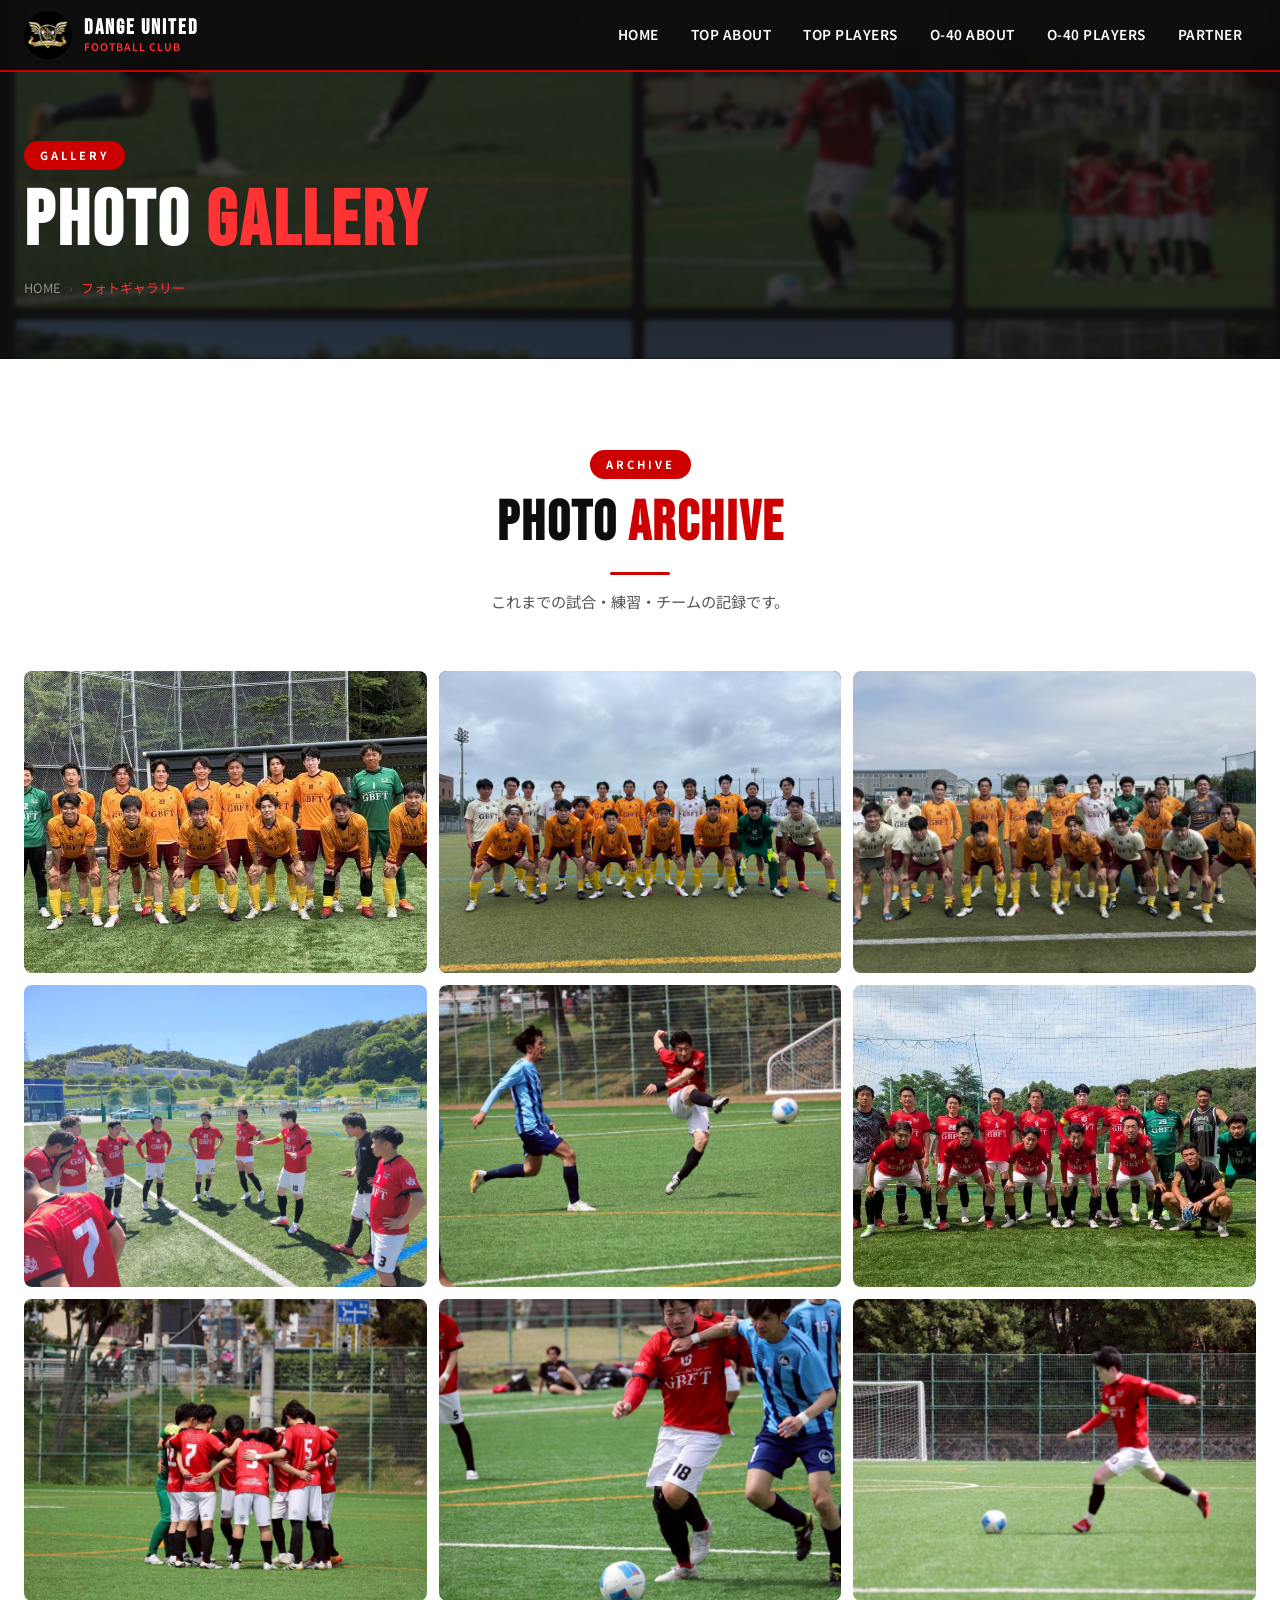
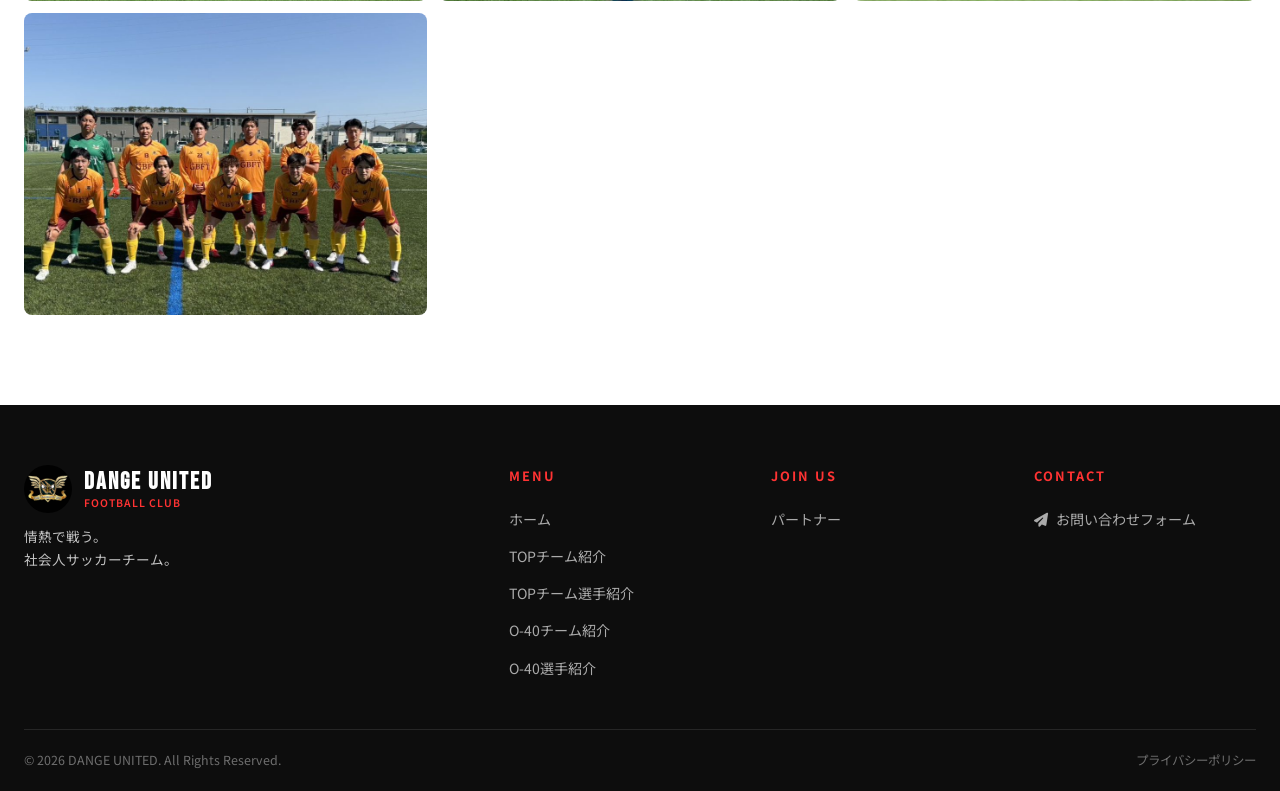
==== commit 64360c65: "Add files via upload" ====
--- a/gallery.html
+++ b/gallery.html
@@ -145,7 +145,7 @@
         <img src="images/photo-new4.jpg" alt="チーム集合写真 2026" style="object-fit:contain; background:#111;">
       </div>
       <div class="gallery-item" onclick="openLightbox(2)">
-        <img src="images/photo-top2.jpg" alt="チーム集合写真">
+        <img src="images/photo-new6.jpg" alt="チーム集合写真 2026">
       </div>
       <div class="gallery-item" onclick="openLightbox(3)">
         <img src="images/photo-top1.jpg" alt="試合前ミーティング">
@@ -205,7 +205,7 @@
     { src: "images/photo-new4.jpg",  alt: "チーム集合写真 2026" },
     { src: "images/photo-top4.jpg",  alt: "TOPチーム集合写真" },
     { src: "images/photo-top3.jpg",  alt: "O-40チーム集合写真" },
-    { src: "images/photo-top2.jpg",  alt: "チーム集合写真" },
+    { src: "images/photo-new6.jpg", alt: "チーム集合写真 2026" },
     { src: "images/photo-top1.jpg",  alt: "試合前ミーティング" },
     { src: "images/photo7.jpg",      alt: "試合の様子" },
     { src: "images/photo-new5.jpg", alt: "O-40チーム集合写真 2026" },
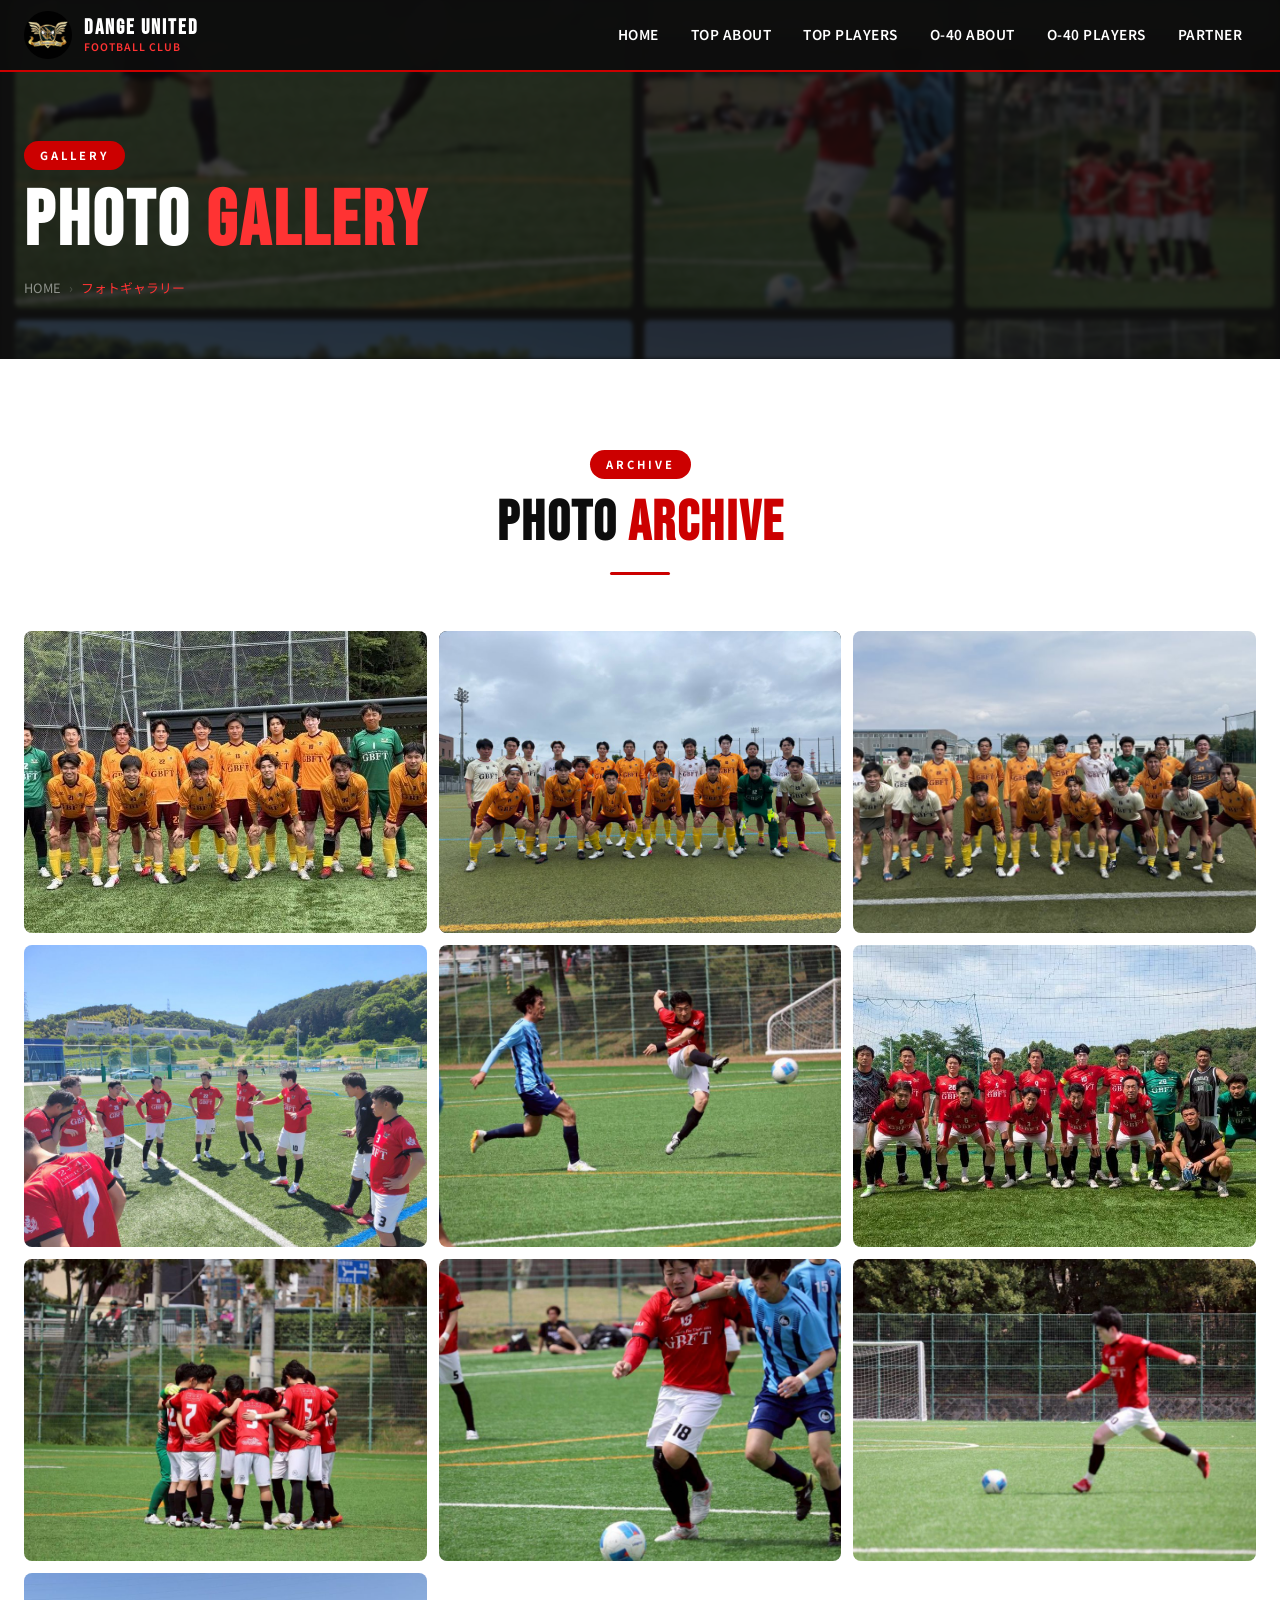
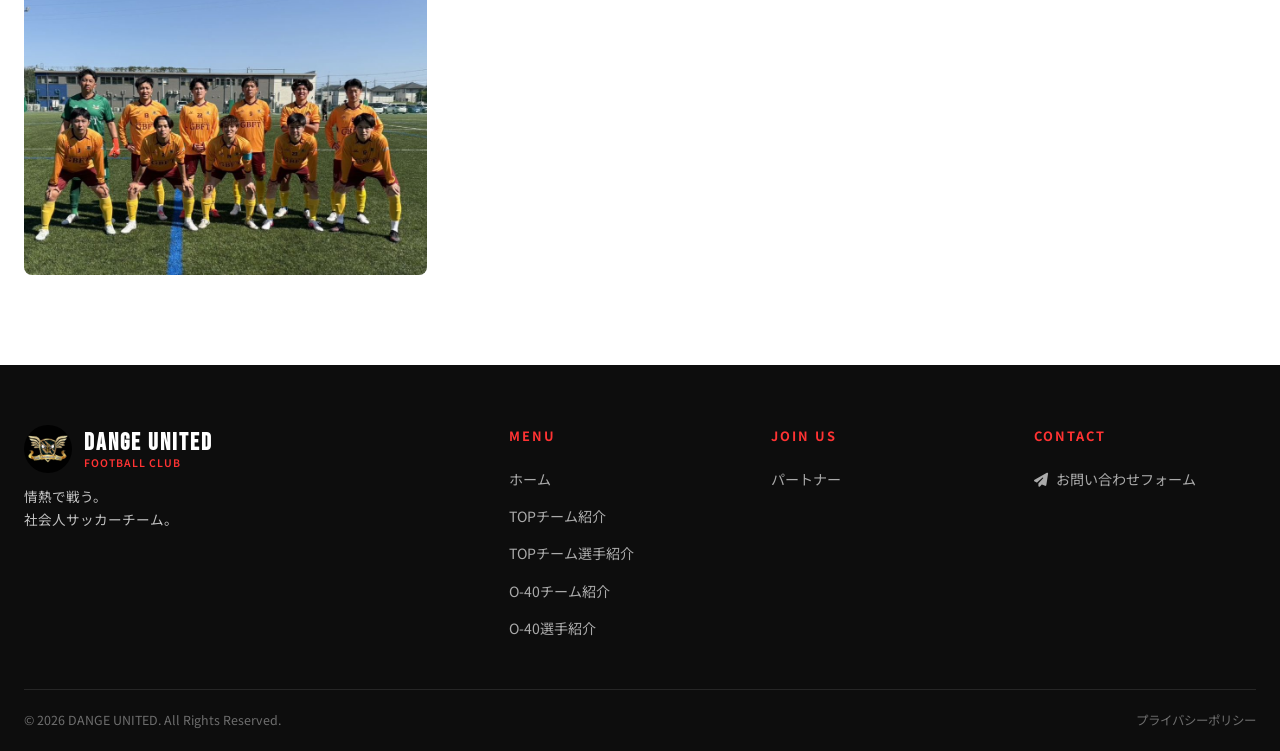
==== commit e4ec325b: "Add files via upload" ====
--- a/gallery.html
+++ b/gallery.html
@@ -135,7 +135,6 @@
       <span class="section-tag">ARCHIVE</span>
       <h2 class="section-title">PHOTO <span>ARCHIVE</span></h2>
       <div class="divider"></div>
-      <p class="section-desc">これまでの試合・練習・チームの記録です。</p>
     </div>
     <div class="gallery-grid fade-in">
       <div class="gallery-item" onclick="openLightbox(0)">
@@ -202,17 +201,16 @@
 <script src="js/main.js"></script>
 <script>
   const photos = [
-    { src: "images/photo-new4.jpg",  alt: "チーム集合写真 2026" },
-    { src: "images/photo-top4.jpg",  alt: "TOPチーム集合写真" },
-    { src: "images/photo-top3.jpg",  alt: "O-40チーム集合写真" },
-    { src: "images/photo-new6.jpg", alt: "チーム集合写真 2026" },
-    { src: "images/photo-top1.jpg",  alt: "試合前ミーティング" },
-    { src: "images/photo7.jpg",      alt: "試合の様子" },
-    { src: "images/photo-new5.jpg", alt: "O-40チーム集合写真 2026" },
-    { src: "images/photo5.jpg",      alt: "チーム練習" },
-    { src: "images/photo3.jpg",      alt: "試合アクション" },
-    { src: "images/photo1.jpg",      alt: "トレーニングの様子" },
-    { src: "images/photo-top3.jpg",  alt: "O-40チーム集合写真" },
+    { src: "images/photo-top4.jpg",  alt: "TOPチーム集合写真" },        // 0
+    { src: "images/photo-new4.jpg",  alt: "チーム集合写真 2026" },       // 1
+    { src: "images/photo-new6.jpg",  alt: "チーム集合写真 2026" },       // 2
+    { src: "images/photo-top1.jpg",  alt: "試合前ミーティング" },         // 3
+    { src: "images/photo7.jpg",      alt: "試合の様子" },                 // 4
+    { src: "images/photo-new5.jpg",  alt: "O-40チーム集合写真 2026" },   // 5
+    { src: "images/photo5.jpg",      alt: "チーム練習" },                 // 6
+    { src: "images/photo3.jpg",      alt: "試合アクション" },             // 7
+    { src: "images/photo1.jpg",      alt: "トレーニングの様子" },          // 8
+    { src: "images/photo-top3.jpg",  alt: "O-40チーム集合写真" },        // 9
   ];
 
   let currentIndex = 0;
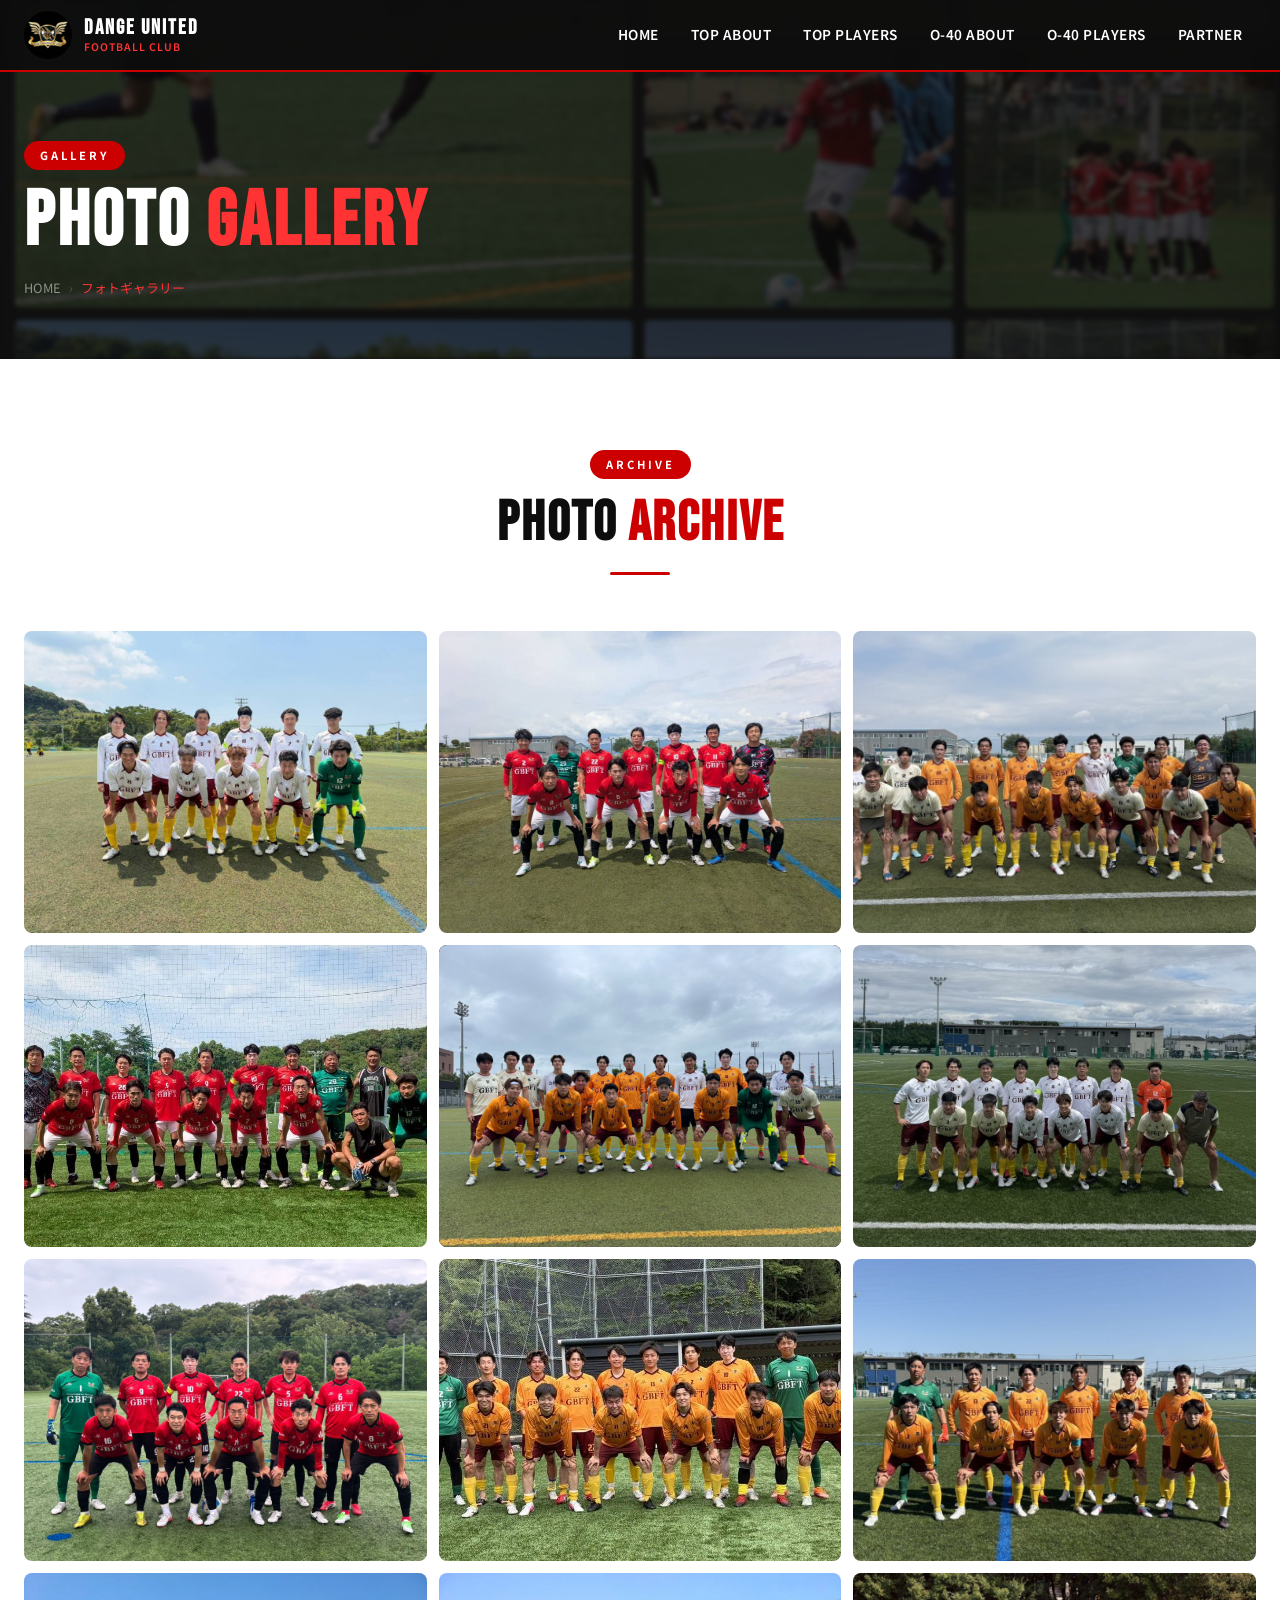
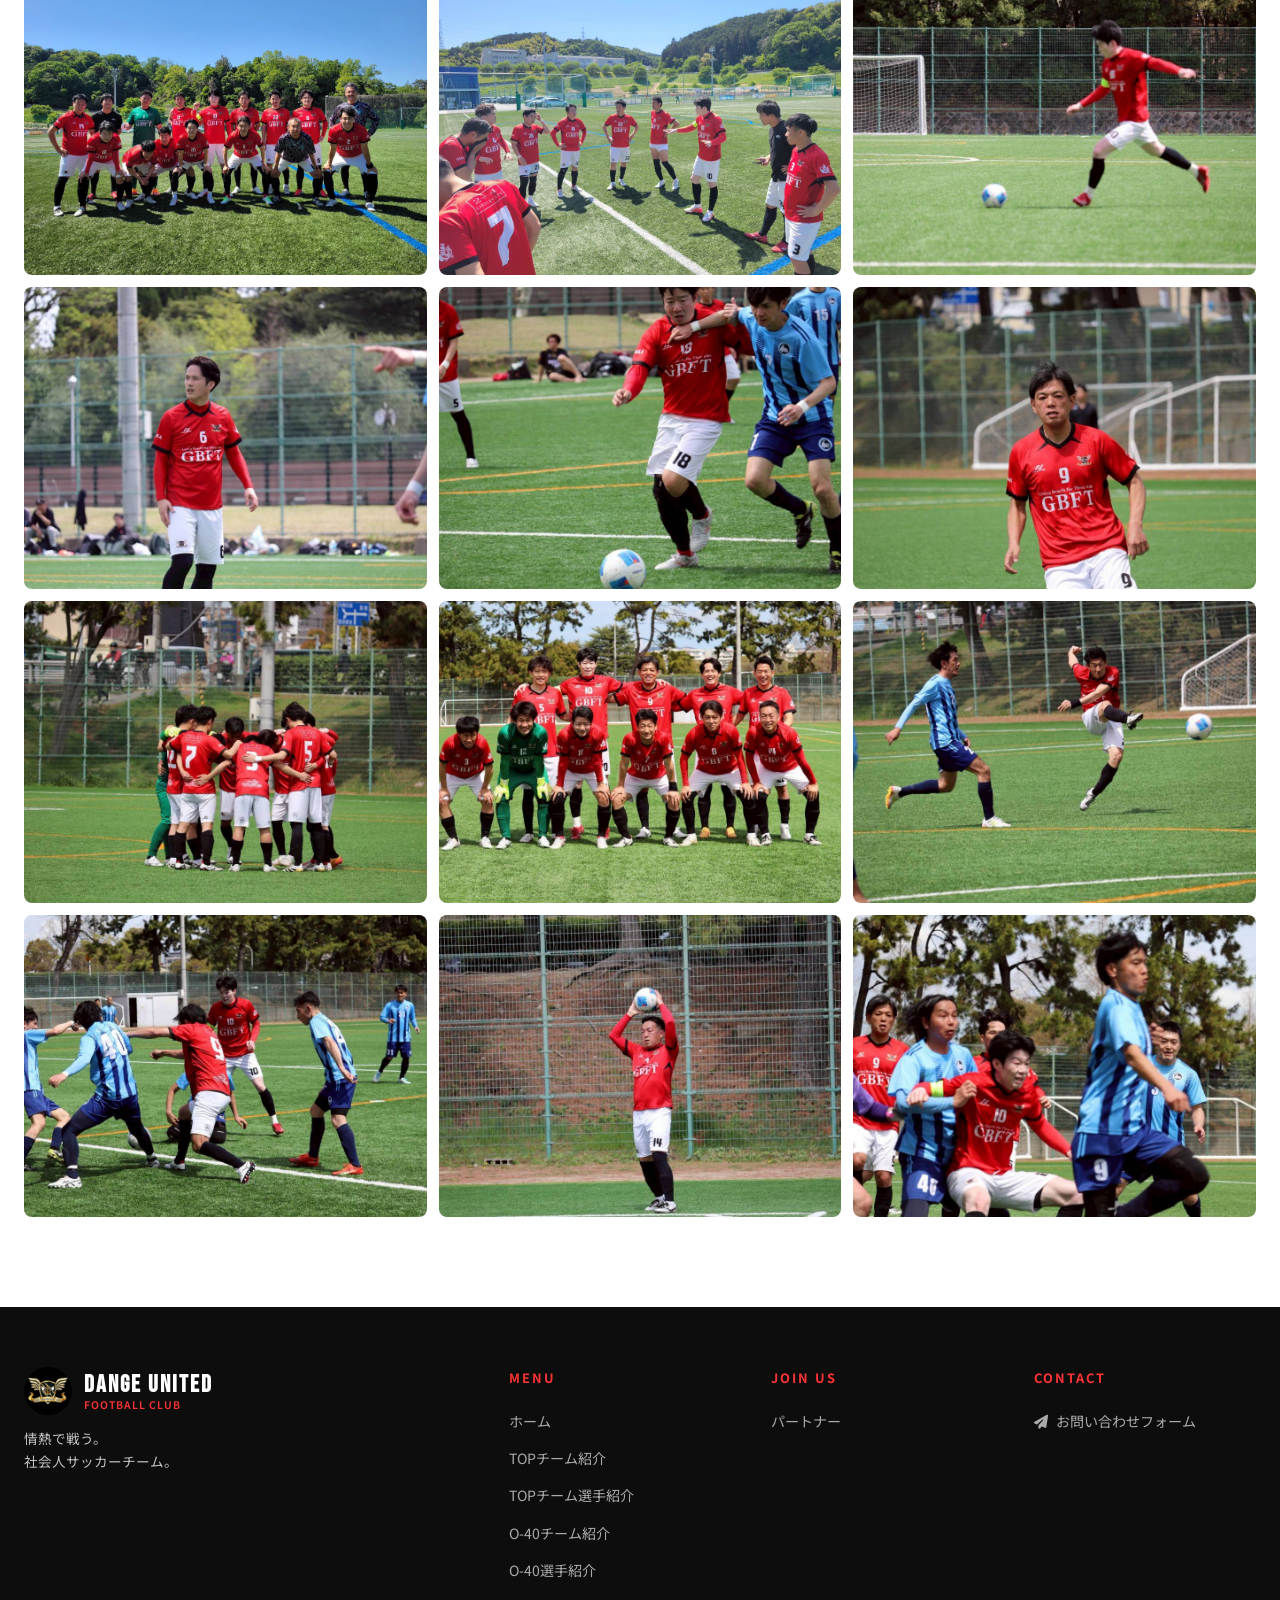
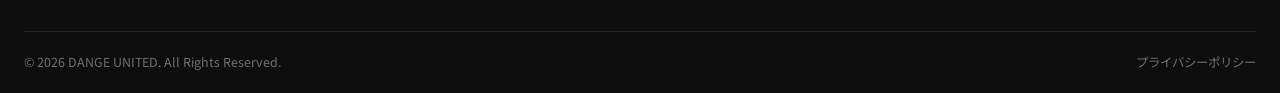
==== commit 86ff15c0: "Add files via upload" ====
--- a/gallery.html
+++ b/gallery.html
@@ -138,34 +138,67 @@
     </div>
     <div class="gallery-grid fade-in">
       <div class="gallery-item" onclick="openLightbox(0)">
-        <img src="images/photo-top4.jpg" alt="TOPチーム集合写真">
+        <img src="images/photo-new7.jpg" alt="チーム集合写真 2026">
       </div>
       <div class="gallery-item" onclick="openLightbox(1)">
-        <img src="images/photo-new4.jpg" alt="チーム集合写真 2026" style="object-fit:contain; background:#111;">
+        <img src="images/photo-new8.jpg" alt="チーム集合写真 2026">
       </div>
       <div class="gallery-item" onclick="openLightbox(2)">
         <img src="images/photo-new6.jpg" alt="チーム集合写真 2026">
       </div>
       <div class="gallery-item" onclick="openLightbox(3)">
+        <img src="images/photo-new5.jpg" alt="O-40チーム集合写真 2026">
+      </div>
+      <div class="gallery-item" onclick="openLightbox(4)">
+        <img src="images/photo-new4.jpg" alt="チーム集合写真 2026" style="object-fit:contain; background:#111;">
+      </div>
+      <div class="gallery-item" onclick="openLightbox(5)">
+        <img src="images/photo-new3.jpg" alt="チーム集合写真 2026">
+      </div>
+      <div class="gallery-item" onclick="openLightbox(6)">
+        <img src="images/photo-new2.jpg" alt="チーム集合写真 2026">
+      </div>
+      <div class="gallery-item" onclick="openLightbox(7)">
+        <img src="images/photo-top4.jpg" alt="TOPチーム集合写真">
+      </div>
+      <div class="gallery-item" onclick="openLightbox(8)">
+        <img src="images/photo-top3.jpg" alt="チーム集合写真">
+      </div>
+      <div class="gallery-item" onclick="openLightbox(9)">
+        <img src="images/photo-top2.jpg" alt="チーム集合写真">
+      </div>
+      <div class="gallery-item" onclick="openLightbox(10)">
         <img src="images/photo-top1.jpg" alt="試合前ミーティング">
       </div>
-      <div class="gallery-item" onclick="openLightbox(4)">
+      <div class="gallery-item" onclick="openLightbox(11)">
+        <img src="images/photo1.jpg" alt="トレーニングの様子">
+      </div>
+      <div class="gallery-item" onclick="openLightbox(12)">
+        <img src="images/photo2.jpg" alt="チーム写真">
+      </div>
+      <div class="gallery-item" onclick="openLightbox(13)">
+        <img src="images/photo3.jpg" alt="試合アクション">
+      </div>
+      <div class="gallery-item" onclick="openLightbox(14)">
+        <img src="images/photo4.jpg" alt="チーム写真">
+      </div>
+      <div class="gallery-item" onclick="openLightbox(15)">
+        <img src="images/photo5.jpg" alt="チーム練習">
+      </div>
+      <div class="gallery-item" onclick="openLightbox(16)">
+        <img src="images/photo6.jpg" alt="チーム写真">
+      </div>
+      <div class="gallery-item" onclick="openLightbox(17)">
         <img src="images/photo7.jpg" alt="試合の様子">
       </div>
-      <div class="gallery-item" onclick="openLightbox(5)">
-        <img src="images/photo-new5.jpg" alt="O-40チーム集合写真 2026">
-      </div>
-      <div class="gallery-item" onclick="openLightbox(6)">
-        <img src="images/photo5.jpg" alt="チーム練習">
-      </div>
-      <div class="gallery-item" onclick="openLightbox(7)">
-        <img src="images/photo3.jpg" alt="試合アクション">
-      </div>
-      <div class="gallery-item" onclick="openLightbox(8)">
-        <img src="images/photo1.jpg" alt="トレーニングの様子">
-      </div>
-      <div class="gallery-item" onclick="openLightbox(9)">
-        <img src="images/photo-top3.jpg" alt="O-40チーム集合写真" style="object-position:center center;">
+      <div class="gallery-item" onclick="openLightbox(18)">
+        <img src="images/photo8.jpg" alt="チーム写真">
+      </div>
+      <div class="gallery-item" onclick="openLightbox(19)">
+        <img src="images/photo9.jpg" alt="チーム写真">
+      </div>
+      <div class="gallery-item" onclick="openLightbox(20)">
+        <img src="images/photo10.jpg" alt="チーム写真">
       </div>
     </div>
 
@@ -201,16 +234,27 @@
 <script src="js/main.js"></script>
 <script>
   const photos = [
-    { src: "images/photo-top4.jpg",  alt: "TOPチーム集合写真" },        // 0
-    { src: "images/photo-new4.jpg",  alt: "チーム集合写真 2026" },       // 1
-    { src: "images/photo-new6.jpg",  alt: "チーム集合写真 2026" },       // 2
-    { src: "images/photo-top1.jpg",  alt: "試合前ミーティング" },         // 3
-    { src: "images/photo7.jpg",      alt: "試合の様子" },                 // 4
-    { src: "images/photo-new5.jpg",  alt: "O-40チーム集合写真 2026" },   // 5
-    { src: "images/photo5.jpg",      alt: "チーム練習" },                 // 6
-    { src: "images/photo3.jpg",      alt: "試合アクション" },             // 7
-    { src: "images/photo1.jpg",      alt: "トレーニングの様子" },          // 8
-    { src: "images/photo-top3.jpg",  alt: "O-40チーム集合写真" },        // 9
+    { src: "images/photo-new7.jpg",  alt: "チーム集合写真 2026" },         // 0
+    { src: "images/photo-new8.jpg",  alt: "チーム集合写真 2026" },         // 1
+    { src: "images/photo-new6.jpg",  alt: "チーム集合写真 2026" },         // 2
+    { src: "images/photo-new5.jpg",  alt: "O-40チーム集合写真 2026" },     // 3
+    { src: "images/photo-new4.jpg",  alt: "チーム集合写真 2026" },         // 4
+    { src: "images/photo-new3.jpg",  alt: "チーム集合写真 2026" },         // 5
+    { src: "images/photo-new2.jpg",  alt: "チーム集合写真 2026" },         // 6
+    { src: "images/photo-top4.jpg",  alt: "TOPチーム集合写真" },           // 7
+    { src: "images/photo-top3.jpg",  alt: "チーム集合写真" },              // 8
+    { src: "images/photo-top2.jpg",  alt: "チーム集合写真" },              // 9
+    { src: "images/photo-top1.jpg",  alt: "試合前ミーティング" },           // 10
+    { src: "images/photo1.jpg",      alt: "トレーニングの様子" },           // 11
+    { src: "images/photo2.jpg",      alt: "チーム写真" },                  // 12
+    { src: "images/photo3.jpg",      alt: "試合アクション" },              // 13
+    { src: "images/photo4.jpg",      alt: "チーム写真" },                  // 14
+    { src: "images/photo5.jpg",      alt: "チーム練習" },                  // 15
+    { src: "images/photo6.jpg",      alt: "チーム写真" },                  // 16
+    { src: "images/photo7.jpg",      alt: "試合の様子" },                  // 17
+    { src: "images/photo8.jpg",      alt: "チーム写真" },                  // 18
+    { src: "images/photo9.jpg",      alt: "チーム写真" },                  // 19
+    { src: "images/photo10.jpg",     alt: "チーム写真" },                  // 20
   ];
 
   let currentIndex = 0;
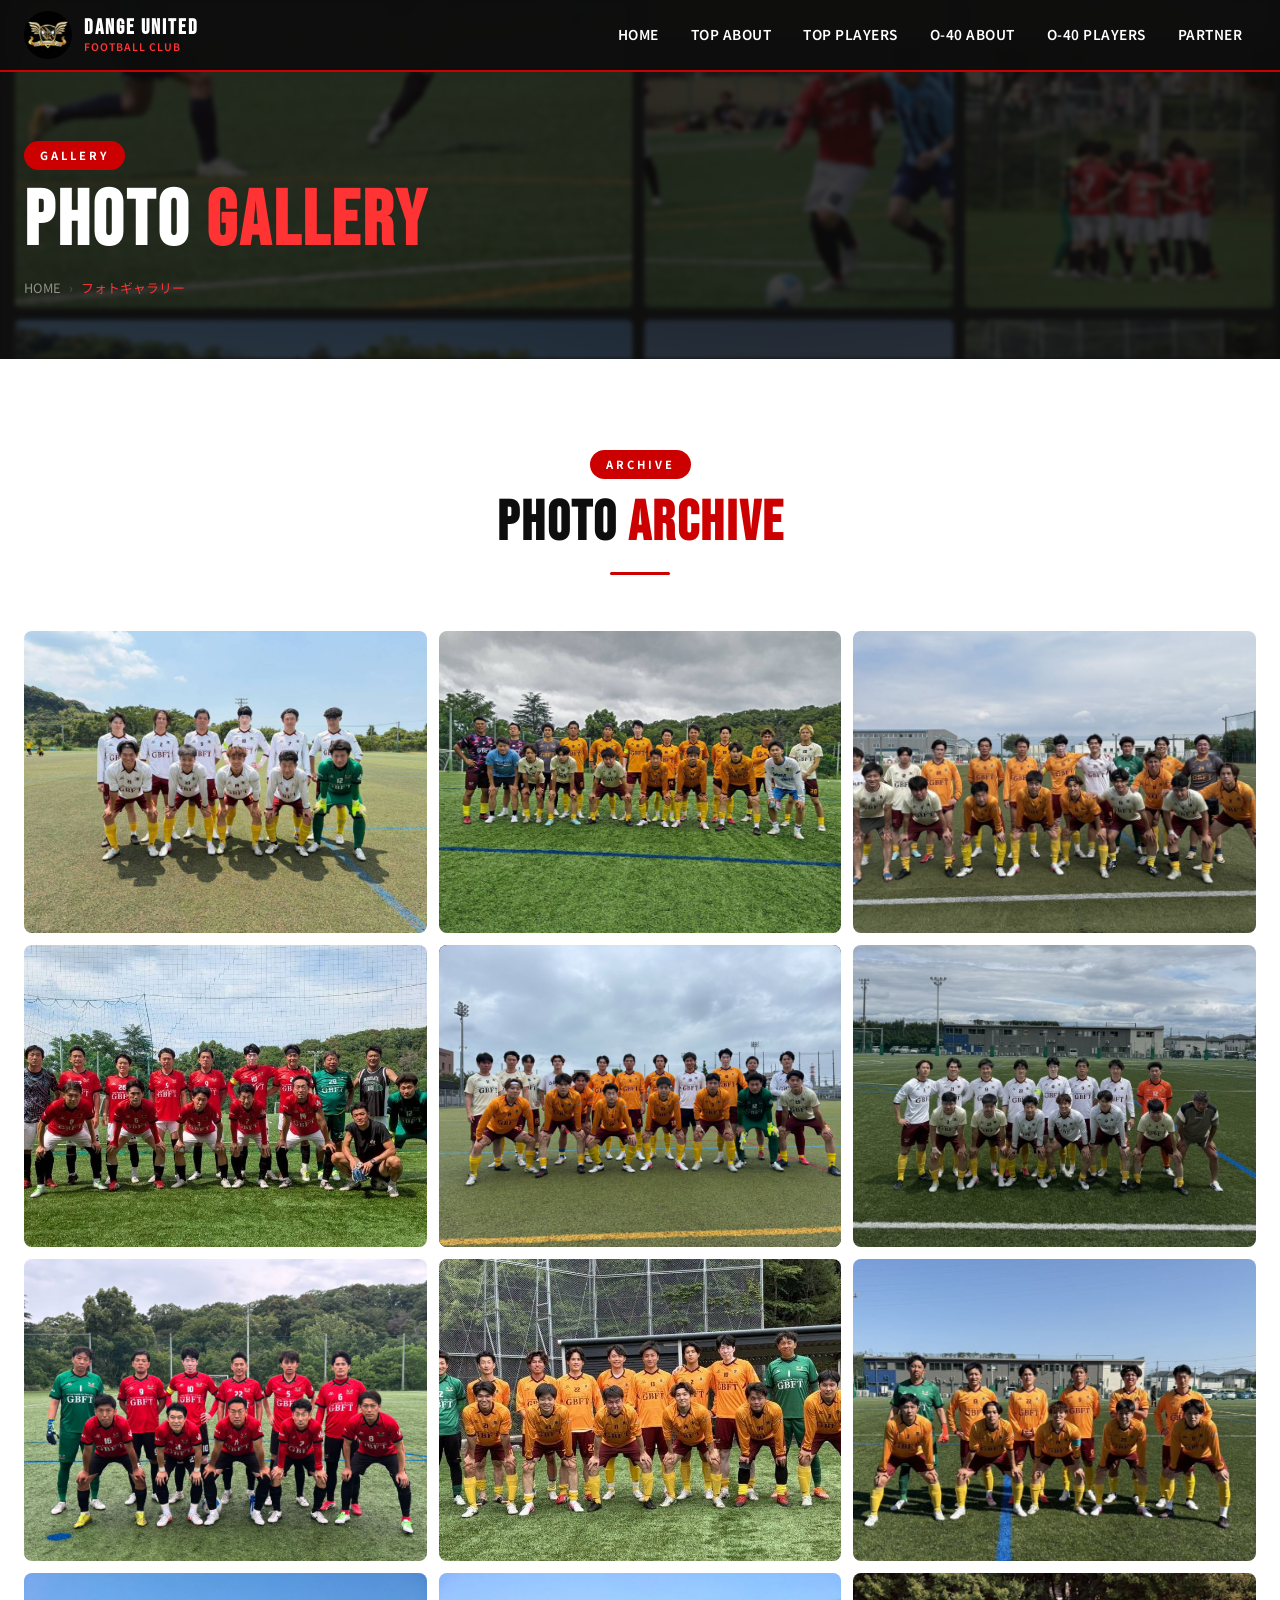
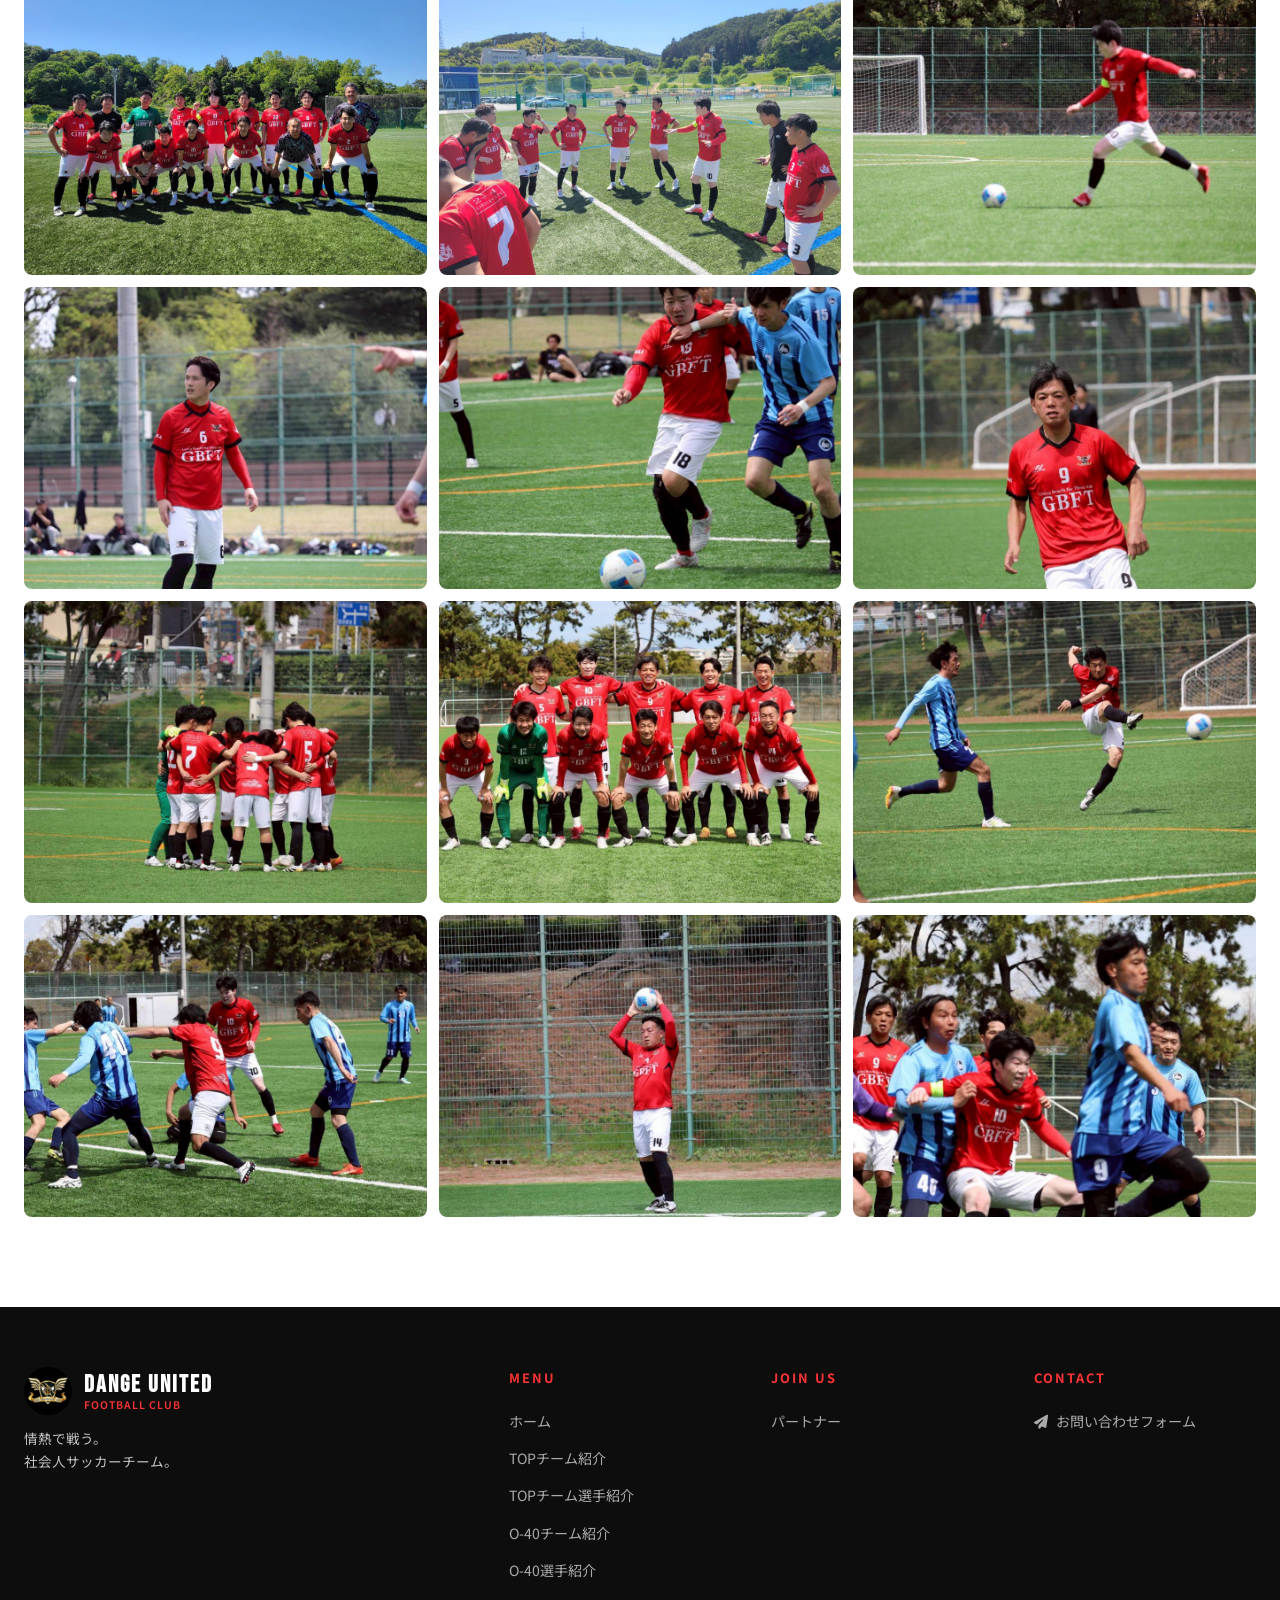
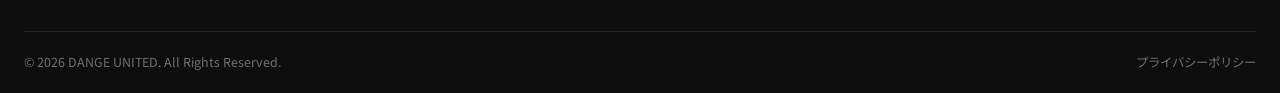
==== commit 17639d87: "Add files via upload" ====
--- a/gallery.html
+++ b/gallery.html
@@ -141,7 +141,7 @@
         <img src="images/photo-new7.jpg" alt="チーム集合写真 2026">
       </div>
       <div class="gallery-item" onclick="openLightbox(1)">
-        <img src="images/photo-new8.jpg" alt="チーム集合写真 2026">
+        <img src="images/photo-new9.jpg" alt="チーム集合写真 2026">
       </div>
       <div class="gallery-item" onclick="openLightbox(2)">
         <img src="images/photo-new6.jpg" alt="チーム集合写真 2026">
@@ -235,7 +235,7 @@
 <script>
   const photos = [
     { src: "images/photo-new7.jpg",  alt: "チーム集合写真 2026" },         // 0
-    { src: "images/photo-new8.jpg",  alt: "チーム集合写真 2026" },         // 1
+    { src: "images/photo-new9.jpg",  alt: "チーム集合写真 2026" },         // 1
     { src: "images/photo-new6.jpg",  alt: "チーム集合写真 2026" },         // 2
     { src: "images/photo-new5.jpg",  alt: "O-40チーム集合写真 2026" },     // 3
     { src: "images/photo-new4.jpg",  alt: "チーム集合写真 2026" },         // 4
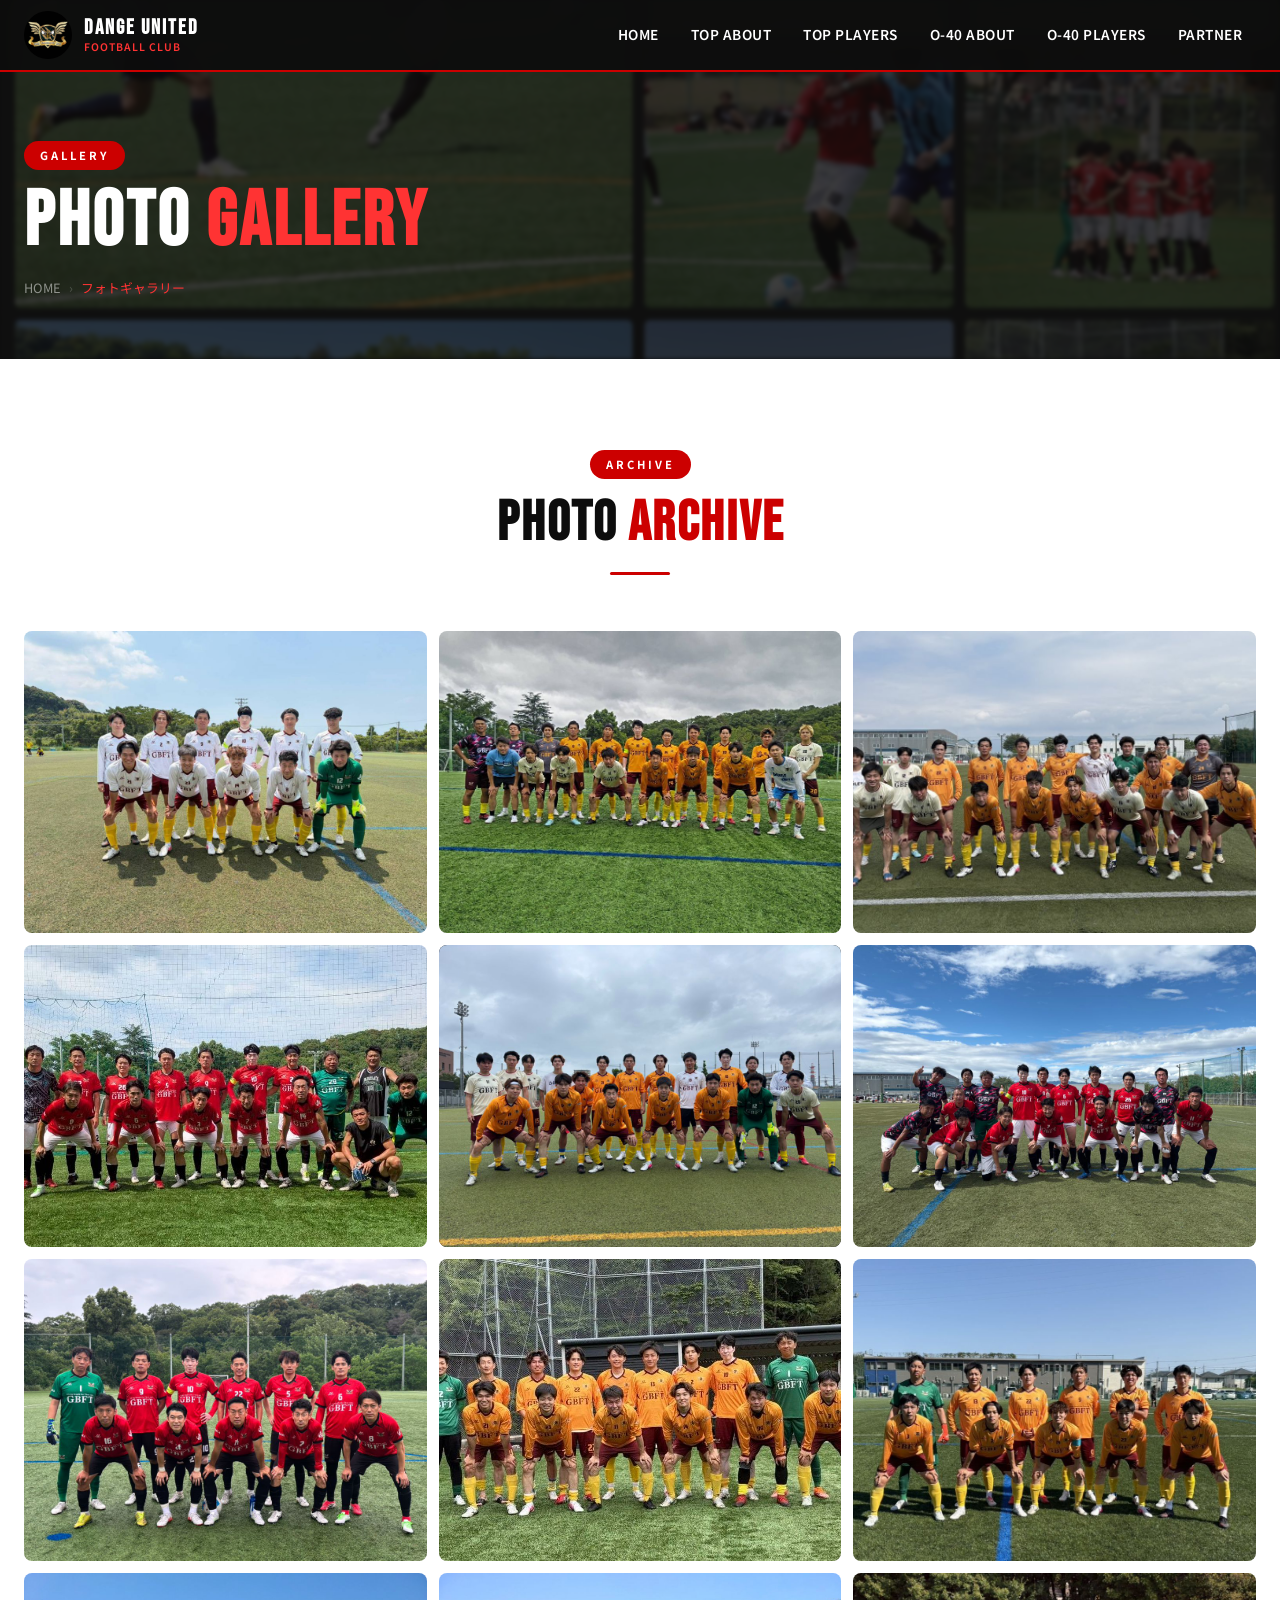
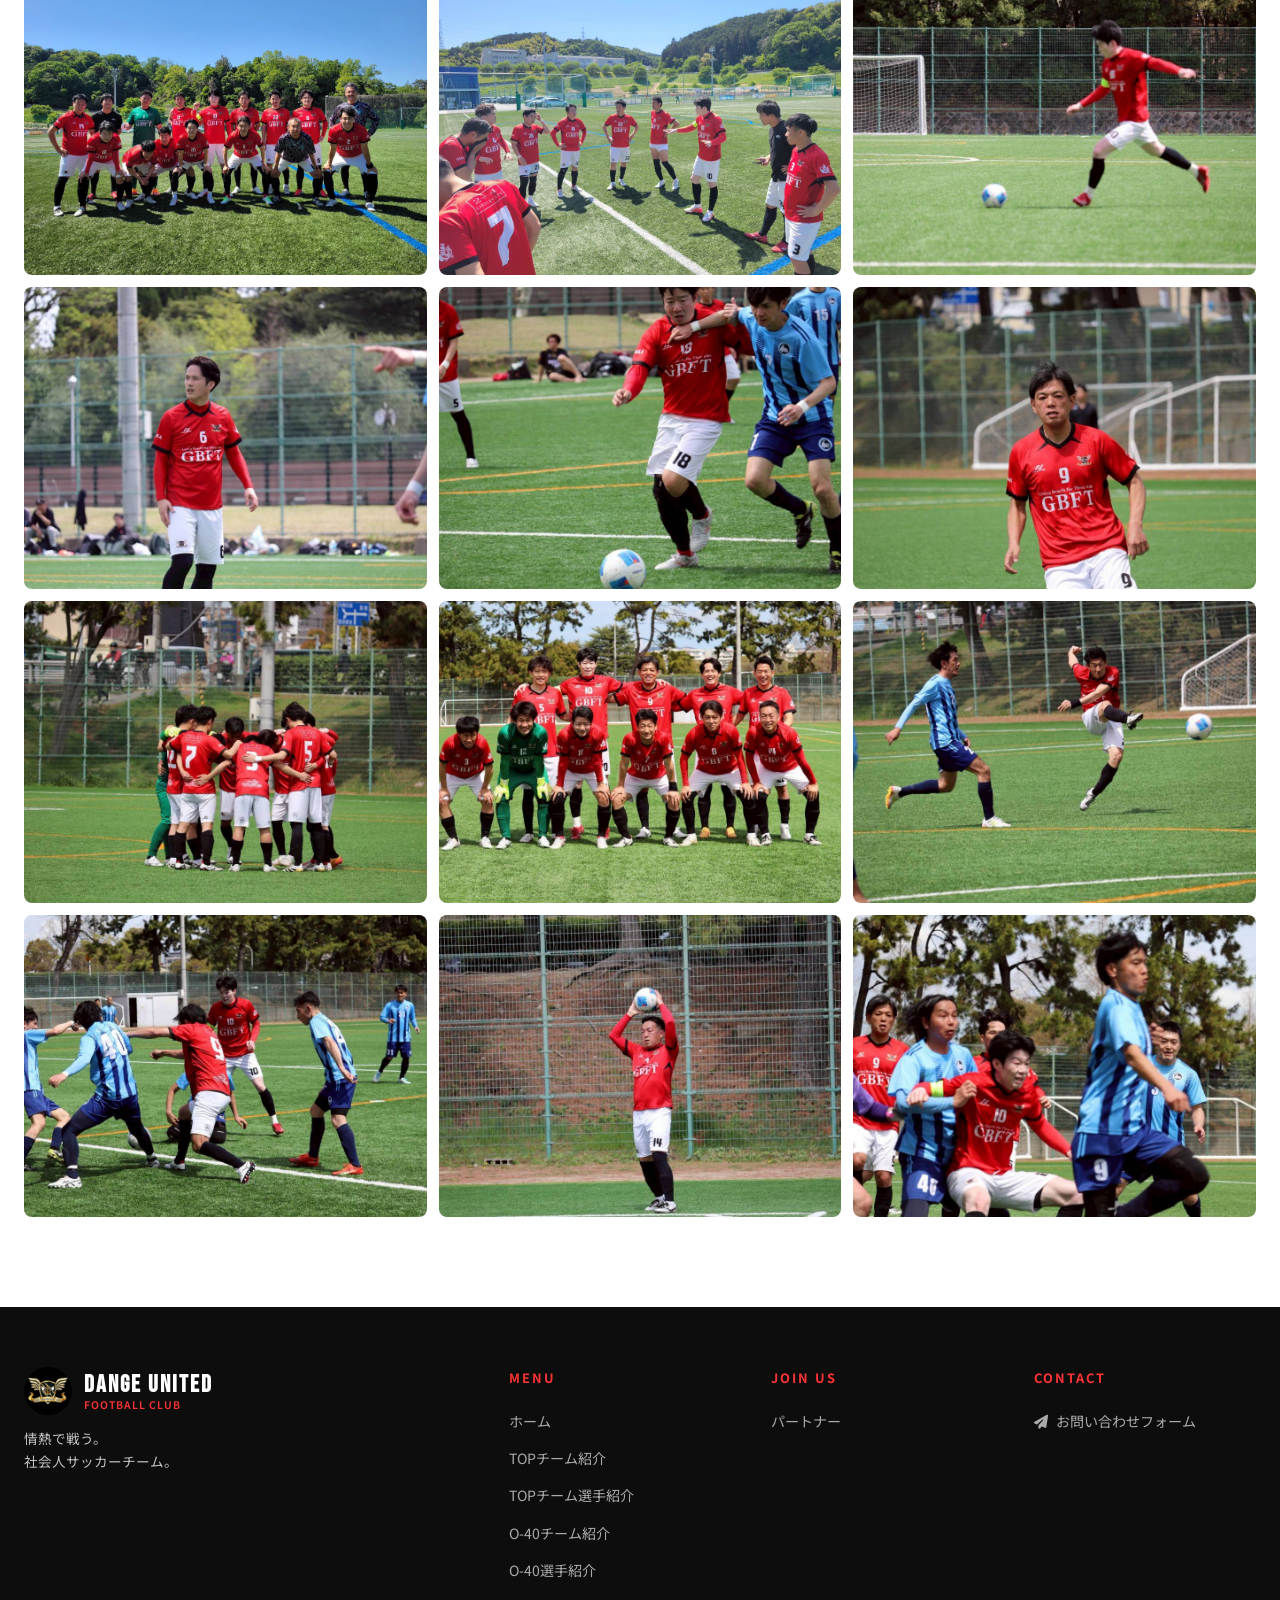
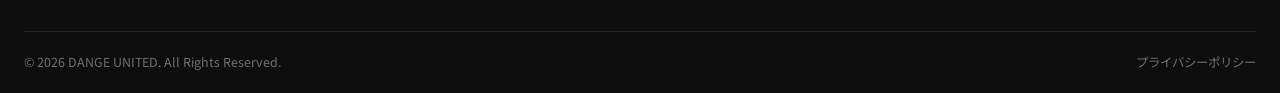
==== commit ed385d0d: "Add files via upload" ====
--- a/gallery.html
+++ b/gallery.html
@@ -153,7 +153,7 @@
         <img src="images/photo-new4.jpg" alt="チーム集合写真 2026" style="object-fit:contain; background:#111;">
       </div>
       <div class="gallery-item" onclick="openLightbox(5)">
-        <img src="images/photo-new3.jpg" alt="チーム集合写真 2026">
+        <img src="images/photo-new10.jpg" alt="O-40チーム集合写真 2026">
       </div>
       <div class="gallery-item" onclick="openLightbox(6)">
         <img src="images/photo-new2.jpg" alt="チーム集合写真 2026">
@@ -239,7 +239,7 @@
     { src: "images/photo-new6.jpg",  alt: "チーム集合写真 2026" },         // 2
     { src: "images/photo-new5.jpg",  alt: "O-40チーム集合写真 2026" },     // 3
     { src: "images/photo-new4.jpg",  alt: "チーム集合写真 2026" },         // 4
-    { src: "images/photo-new3.jpg",  alt: "チーム集合写真 2026" },         // 5
+    { src: "images/photo-new10.jpg", alt: "O-40チーム集合写真 2026" },      // 5
     { src: "images/photo-new2.jpg",  alt: "チーム集合写真 2026" },         // 6
     { src: "images/photo-top4.jpg",  alt: "TOPチーム集合写真" },           // 7
     { src: "images/photo-top3.jpg",  alt: "チーム集合写真" },              // 8
